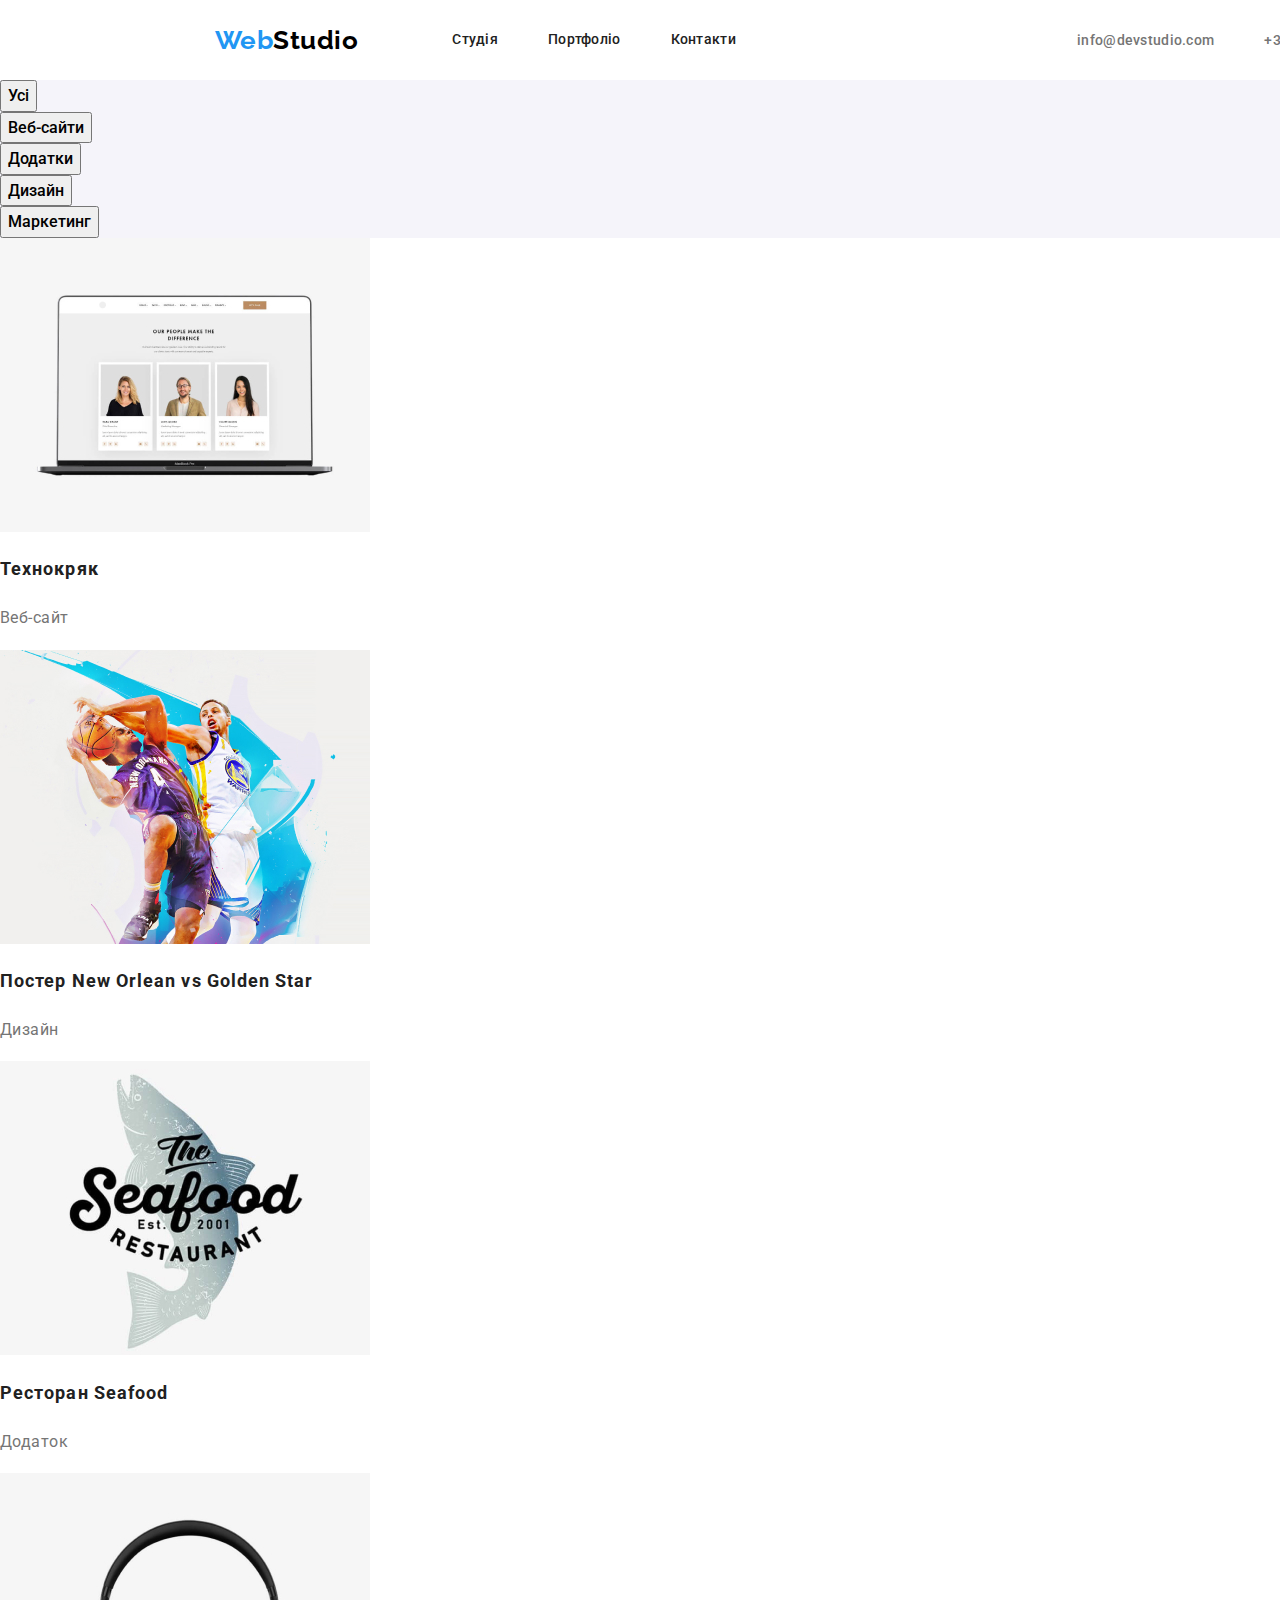
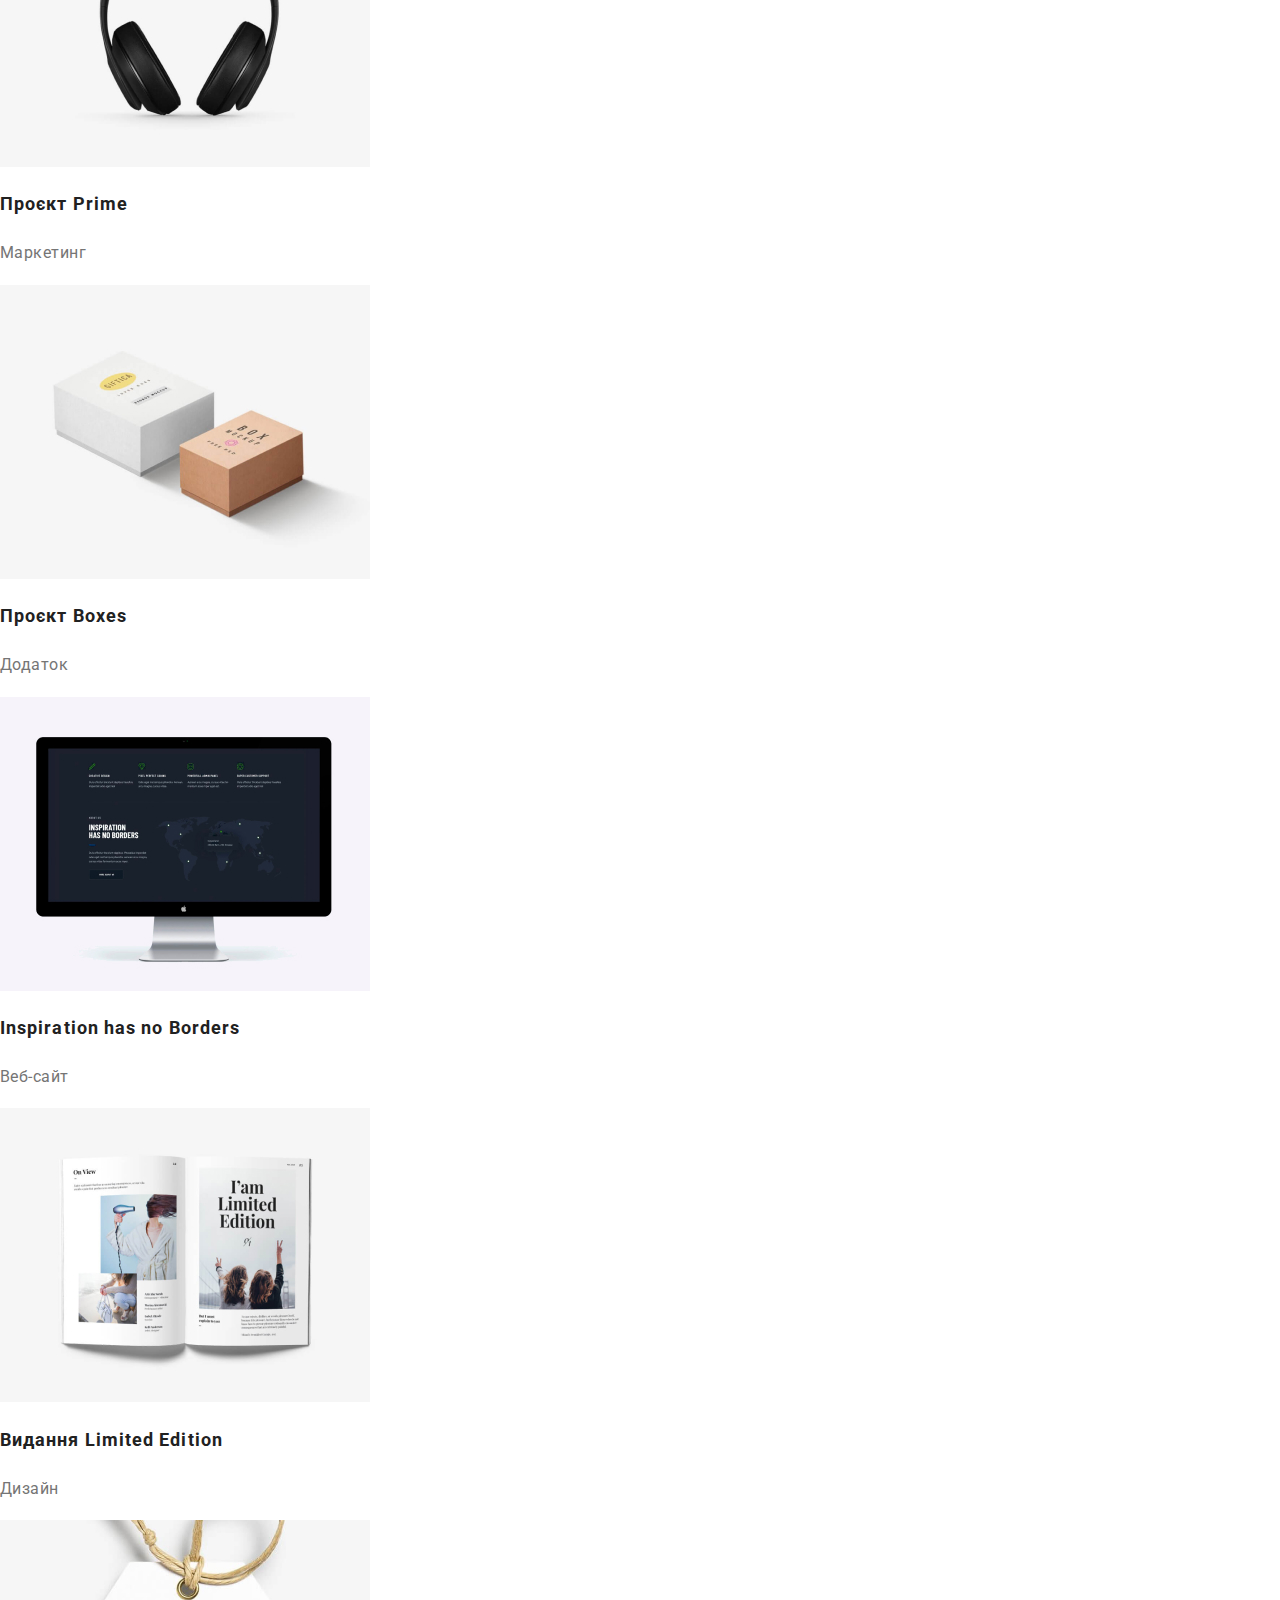
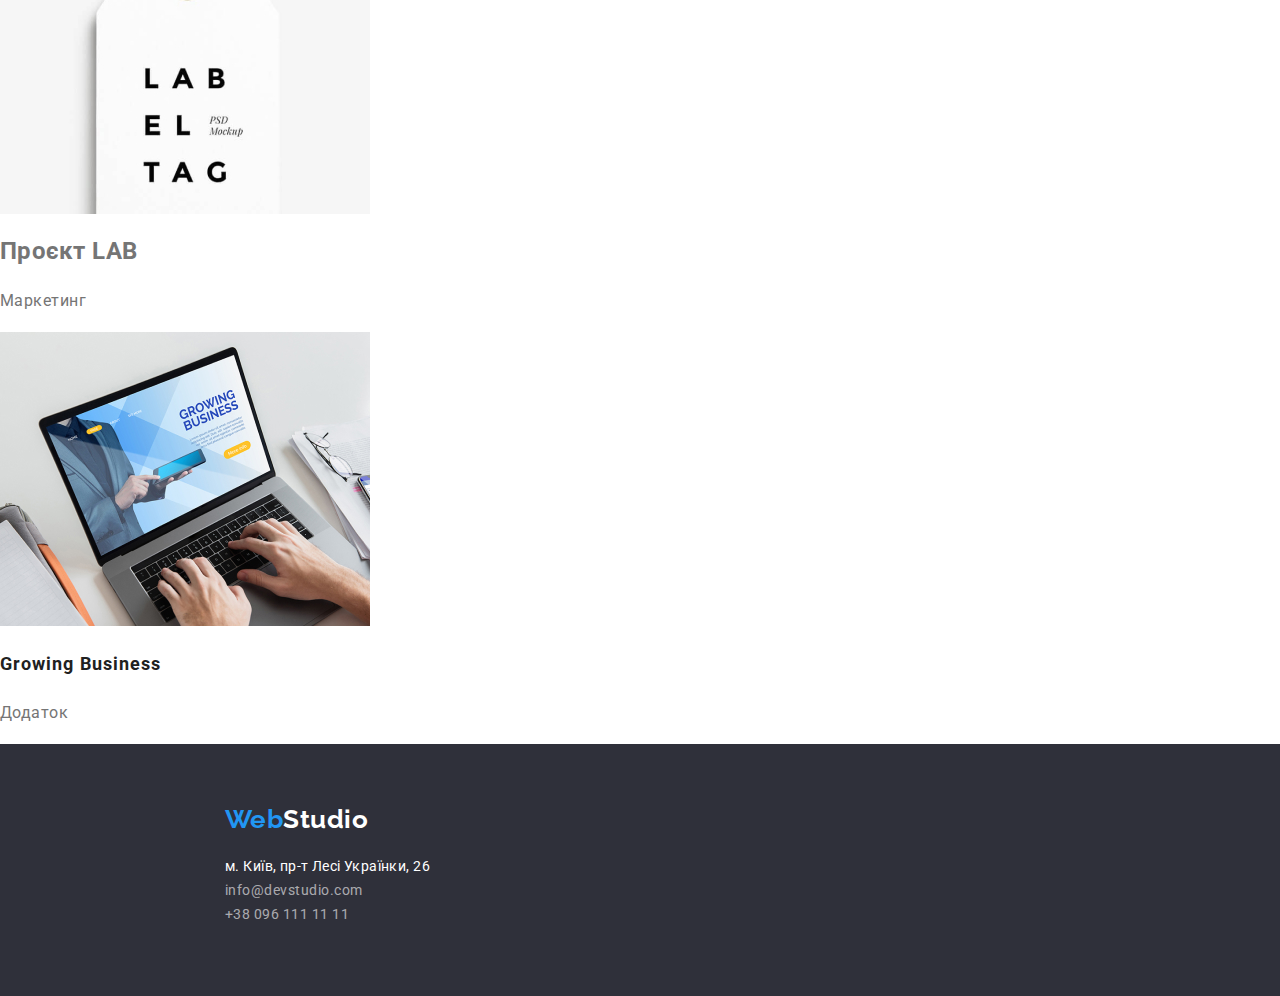
==== portfolio.html @ 74c73741 "upd-hw3" ====
<!DOCTYPE html>
<html lang="uk">
  <head>
    <meta charset="UTF-8"> 
    <meta http-equiv="X-UA-Compatible" content="IE=edge" >
    <meta name="viewport" content="width=device-width, initial-scale=1.0" >
    <title>Portfolio</title>
     <link rel="preconnect" href="https://fonts.googleapis.com">
<link rel="preconnect" href="https://fonts.gstatic.com" crossorigin>
<link href="https://fonts.googleapis.com/css2?family=Raleway:wght@700&family=Roboto:wght@400;500;700;900&display=swap" rel="stylesheet">
<link rel="stylesheet" href="https://cdnjs.cloudflare.com/ajax/libs/modern-normalize/1.1.0/modern-normalize.min.css">
    <link rel="stylesheet" href="./css/styles.css">
  </head>
  <body class="body">
    <header class="header-bg">
      <nav class="container main-nav">
        <a class="a-decorat-none" href="./index.html"><span class="web-blue">Web</span><span class="studio-black">Studio</span></a>
        <ul class="site-nav list">
          <li class="item"><a href="./index.html" class="link">Студія</a></li>
          <li class="item"><a href="./portfolio.html" class="link">Портфоліо</a></li>
          <li class="item"><a href="#" class="link">Контакти</a></li>
        </ul>
      <ul class="auth-nav list">
        <li class="item"><a href="mailto:info@devstudio.com" class="link">info@devstudio.com</a></li>
        <li class="item"><a href="tel:+380961111111" class="link">+38 096 111 11 11</a></li>
      </ul>
      </nav>
    </header>

    <!-- Main -->
    <main>
      <section class="section-sort-buttons">
      <h1 class="visually-hidden">Portfolio</h1>
        <ul class="list port-buttons">
            <li><button type="button" class="sort">Усі</button></li>
            <li><button type="button" class="sort">Веб-сайти</button></li>
            <li><button type="button" class="sort">Додатки</button></li>
            <li><button type="button" class="sort">Дизайн</button></li>
            <li><button type="button" class="sort">Маркетинг</button></li>
        </ul>
        <ul class="list portfolio">
          <li>
            <img src="./images/portfolio/img_port_1.jpg" alt="технокряк изображение" width="370" height="294">
            <h2 class="title-h2-comp">Технокряк</h2>
            <p class="text-comp">Веб-сайт</p>
          </li>
          <li>
            <img src="./images/portfolio/img_port_2.jpg" alt="постер new orlean vs golden star изображение" width="370" height="294">
            <h2 class="title-h2-poster">Постер New Orlean vs Golden Star</h2>
            <p class="text-poster">Дизайн</p>
          </li>
          <li>
            <img src="./images/portfolio/img_port_3.jpg" alt="ресторан seafood изображение" width="370" height="294">
            <h2 class="title-h2-seafood">Ресторан Seafood</h2>
            <p class="text-seafood">Додаток</p>
          </li>
          <li>
            <img src="./images/portfolio/img_port_4.jpg" alt="проєкт prime изображение" width="370" height="294">
            <h2 class="title-h2-prime">Проєкт Prime</h2>
            <p class="text-prime">Маркетинг</p>
          </li>
          <li>
            <img src="./images/portfolio/img_port_5.jpg" alt="проєкт boxes изображение" width="370" height="294">
            <h2 class="title-h2-boxes">Проєкт Boxes</h2>
            <p class="text-boxes">Додаток</p>
          </li>
          <li>
            <img src="./images/portfolio/img_port_6.jpg" alt="inspiration has no borders изображение" width="370" height="294">
            <h2 class="title-h2-inspirations">Inspiration has no Borders</h2>
            <p class="text-inspirations">Веб-сайт</p>
          </li>
          <li>
            <img src="./images/portfolio/img_port_7.jpg" alt="видання limited edition изображение" width="370" height="294">
            <h2 class="title-h2-book">Видання Limited Edition</h2>
            <p class="text-book">Дизайн</p>
          </li>
          <li>
            <img src="./images/portfolio/img_port_8.jpg" alt="проєкт LAB изображение" width="370" height="294">
            <h2 class="title-h2-bookmark">Проєкт LAB</h2>
            <p class="text-bookmark">Маркетинг</p>
          </li>
          <li>
            <img src="./images/portfolio/img_port_9.jpg" alt="growing business изображение" width="370" height="294">
            <h2 class="title-h2-notebook">Growing Business</h2>
            <p class="text-notebook">Додаток</p>
          </li>
        </ul>
    </section>

    </main>
    <!-- Section footer -->
    <footer class="footer-decoration">
      <div class="conteiner-address">
      <a class="a-decorat-none-footer" href="./index.html"><span class="web-blue">Web</span><span class="studio-white">Studio</span></a>
      <address class="address">
        <ul class="list-address list">
          <li class="address-item">
            <a
              href="https://goo.gl/maps/aHLX3dHFxkXvWkit7" class="location"
              >м. Київ, пр-т Лесі Українки, 26</a
            >
          </li>
          <li class="address-item"><a href="mailto:info@devstudio.com" class="address-mail">info@devstudio.com</a></li>
          <li class="address-item"><a href="tel:+380961111111" class="address-tel">+38 096 111 11 11</a></li>
        </ul>
      </address>
      </div>
    </footer>
  </body>
</html>
---- css/styles.css ----
html {
    box-sizing: border-box;
}

*,
*::before,
*::after {
    box-sizing: inherit;
}

:root{
    --background-color: #F5F5F5;
    --font-family: #757575;
    --title-text-color: #212121;
    --accent-color: #2196F3;
    --white-color: #FFFFFF;
    --white-color-60: rgba(255,255,255,0.6);
    --white-background-button: #F5F4FA;
    --studio-logo:#000000;
    --background-hero-footer: #2F303A;
}

/* основной цвет текста #212121 */
/* вторичный цвет текста #757575 */
/* синий цвет #2196F3 */
/* белый цвет #FFFFFF */
/* белый цвет #FFFFFF */
/* background color F5F5F5 */

.body {
    color: var(--font-family);
    font-family: Roboto, sans-serif;
    letter-spacing: 0.03em;
}

/* Утилы */

.list {
    list-style: none;
    padding: 0;
    margin: 0;
}

.header-bg {
    background-color: var(--white-color);
}

/* Logo */

.container {
    width: 1600px;
    height: 80px;
}

.main-nav {
    display: flex;
    align-items: center;
}

.web-blue, .studio-black, .studio-white {
    color: var(--accent-color);
    font-family: Raleway, sans-serif;
    font-weight: 700;
    font-size: 26px;
    line-height: 1.19;
    text-decoration: none;
}

.a-decorat-none {
    text-decoration: none;
    margin-left: 215px;
}

.studio-black {
    color: var(--studio-logo);
}

/* site-nav and auth-nav*/

.site-nav {
    display: flex;
    margin-left: 94px;
}

.site-nav .item + .item {
    margin-left: 50px;
}

.auth-nav {
    display: flex;
    margin-left: auto;
    margin-right: 215px;
}
.auth-nav .item + .item {
    margin-left: 50px;
}

.site-nav .link,
.auth-nav .link {
    color: var(--title-text-color);
    font-family: inherit;
    font-weight: 500;
    font-size: 14px;
    line-height: 1.14px;
    letter-spacing: 0.02em;
    text-decoration-line: none;
    cursor: pointer;
}

.site-nav .link {
display: block;
padding-top: 33px;
padding-bottom: 33px;
}

.auth-nav .link {
    color: var(--font-family);
    padding-top: 32px;
    padding-bottom: 32px;   
}

.site-nav .link:hover,
.site-nav .link:focus, 
.auth-nav .link:hover,
.auth-nav .link:focus {
    color: var(--accent-color);
    text-decoration-line: none;
}

/* Section замовити послугу button */
.hero {
    background-color: var(--background-hero-footer);
    text-align: center;
    width: 1600px;
    height: 600px;
    left: 0px;
    top: 80px;
    display: flex;
    flex-direction: column;
    align-items:center;
    margin-left: 5px;
    
    
}

.hero-title {
    color: var(--white-color);
    font-family: 'Roboto';
    font-weight: 900;
    font-size: 44px;
    line-height: 1.36;
    letter-spacing: 0.06em;
    text-transform: uppercase;
    width: 696px;
    height: 120px;
    margin-top: 200px;
    margin-right: 452px;
    margin-bottom: 30px;
    margin-left: 452px;
}

.button-posluga {
    color: var(--white-color);
    background-color: var(--accent-color);
    font-family: 'Roboto';
    font-weight: 700;
    font-size: 16px;
    line-height: 1.9;
    align-items: center;
    text-align: center;
    letter-spacing: 0.06em;
    cursor: pointer;
    width: 216px;
    height: 50px;
    left: 692px;
    top: 430px;
    display: block;
    margin-top: 30px;
    margin-right: 692px;
    margin-bottom: 170px;
    margin-left: 692px;
    padding: 0;
    border: 0;
}

  .button-posluga:hover,
  .button-posluga:focus {
      background-color: #188CE8;
  }
 

   /* <!-- Section особливости --> */

.features-list {
    display: flex;
    justify-content: space-between;
    width: 1170px;
    height: 98px;
    margin-left: 215px;
    margin-right: 215px;
    margin-top: 94px;
    margin-bottom: 94px;
}

.features-list .item {
    width: 270px;
}

.features .section-work {
    background-color: var(--background-color)
   }

.features .title-h2-merits {
    color: var(--title-text-color);
    font-weight: 700;
    font-size: 36px;
    line-height: 1.17;
    text-align: center;
}

.visually-hidden {
    position: absolute;
    white-space: nowrap;
    width: 1px;
    height: 1px;
    overflow: hidden;
    border: 0;
    padding: 0;
    clip: rect(0 0 0 0);
    clip-path: inset(50%);
    margin: -1px;
} 

.title-h3-details,
.title-h3-timeliness,
.title-h3-plan,
.title-h3-tehnology{
    color: var(--title-text-color);
    font-weight: 700;
    font-size: 14px;
    line-height: 1.14;
    letter-spacing: 0.03em;
    text-transform: uppercase;
}

.features .text,
.features .text-timeliness,
.features .text-plan,
.features .text-tehnology{
    color: var(--font-family);
    font-size: 14px;
    line-height: 1.7;
}

/* Section Чим ми займаємося и h2 наша команда */

.section-work {
    width: 1170px;
    height: 386px; 
    margin-top: 94px;
    margin-right: 215px;
    margin-left: 215px;
    margin-bottom: 94px;
}

.work-list {
    display: flex;
    flex-direction: row;
    justify-content: space-between;
}

.section-title, .title,
.title-h2-team
{
    color: var(--title-text-color);
    font-weight: 700;
    font-size: 36px;
    line-height: 1.17;
    text-align: center;
}
.section-title {
    display: block;
    margin-left: auto;
    margin-right: auto;
    width: 366px;
    height: 42px;
    margin-top: 94px;
    margin-bottom: 50px;
}

/* Section Наша команда */

.section-team {
    background-color: #F5F4FA;
    width: 1600px;
    height: 648px;
}

.container-team {
    display: flex;
    flex-direction: column;
    margin-left: 10px;
    margin-right: 10px;
    width: 1600px;
    height: 648px;
    margin-top: 94px;
}

.title-h2-team {
    display: block;
    margin-left: auto;
    margin-right: auto;
    margin-top: 94px;
    margin-bottom: 50px;
    width: 264px;
    height: 42px;
}

.team-list  {
    display: flex;
    justify-content:space-between;
    width: 1170px;
    height: 368px;
    margin-left: 215px;
    margin-right: 215px;
}


.member-team {
    background-color: #fff;
    display: block;
    flex-direction: column;
    justify-content: center;
    align-items:center;
    width: 270px;
    height: 368px;
    align-items: center;
    align-content: center;
}

.employer-name {
    color: var(--title-text-color);
    font-weight: 500;
    font-size: 16px;
    line-height: 1.19;
    text-align: center;
}

.duty {
     color: var(--font-family);
    font-size: 16px;
    line-height: 1.19;
    text-align: center;
}

/* Section footer */

.conteiner-address {
    display: flex;
    flex-direction: column;
    margin-left: 10px;
    margin-right: 10px;
    width: 1600px;
    height: 252px;  
}

.a-decorat-none-footer {
    width: 145px;
    height: 31px;
    margin-top: 60px;
    margin-left: 1240px;
    margin-left: 215px;
    text-decoration-line: none;
}

.list-address {
    display: flex;
    flex-direction: column;
    justify-content: left;
    width: 231px;
    height: 81px;
    margin-top: 20px;
    margin-right: 1154px;
    margin-bottom: 60px;
    margin-left: 215px;

}


.footer-decoration {
    background-color: var(--background-hero-footer);
    width: 1600px;
    height: 252px;
}

.studio-white {
    color: var(--white-color);    
}

.address .location {
    color: var(--white-color);
    font-weight: 400;
    font-size: 14px;
    line-height: 1.7;
    letter-spacing: 0.03em;
    font-style: normal;
    text-decoration: none;
}
.address-tel, .address-mail {
    color: var(--white-color-60);
    font-weight: 400;
    font-size: 14px;
    line-height: 1.7;
    font-style: normal;
    text-decoration: none;
}


/* Page 2 */

/* Main*/

.section-sort-buttons {
    background-color: var(--background-color);
}

.port-buttons {
    color: var(--font-family);
    background-color: #F5F4FA
}

.sort {
    cursor: pointer;
    font-family: Roboto, sans-serif;
    text-align: center;
    font-weight: 500;
    font-size: 16px;
    line-height: 1.6;
}

.sort:hover,
.sort:focus {
    color: var(--white-color);
    background-color: var(--accent-color)
}

.portfolio {
    background-color: var(--white-color);
}

.title-h2-comp,
.title-h2-poster,
.title-h2-seafood,
.title-h2-prime,
.title-h2-boxes,
.title-h2-inspirations,
.title-h2-book,
.title-h2-notebook
 {
    color: var(--title-text-color);
    font-weight: 700;
    font-size: 18px;
    line-height: 36px;
    letter-spacing: 0.06em;
}

.text-comp,
.text-poster,
.text-seafood,
.text-prime,
.text-boxes,
.text-inspirations,
.text-book,
.text-bookmark,
.text-notebook {
    color: var(--font-family);
    font-size: 16px;
    line-height: 1.9;
}
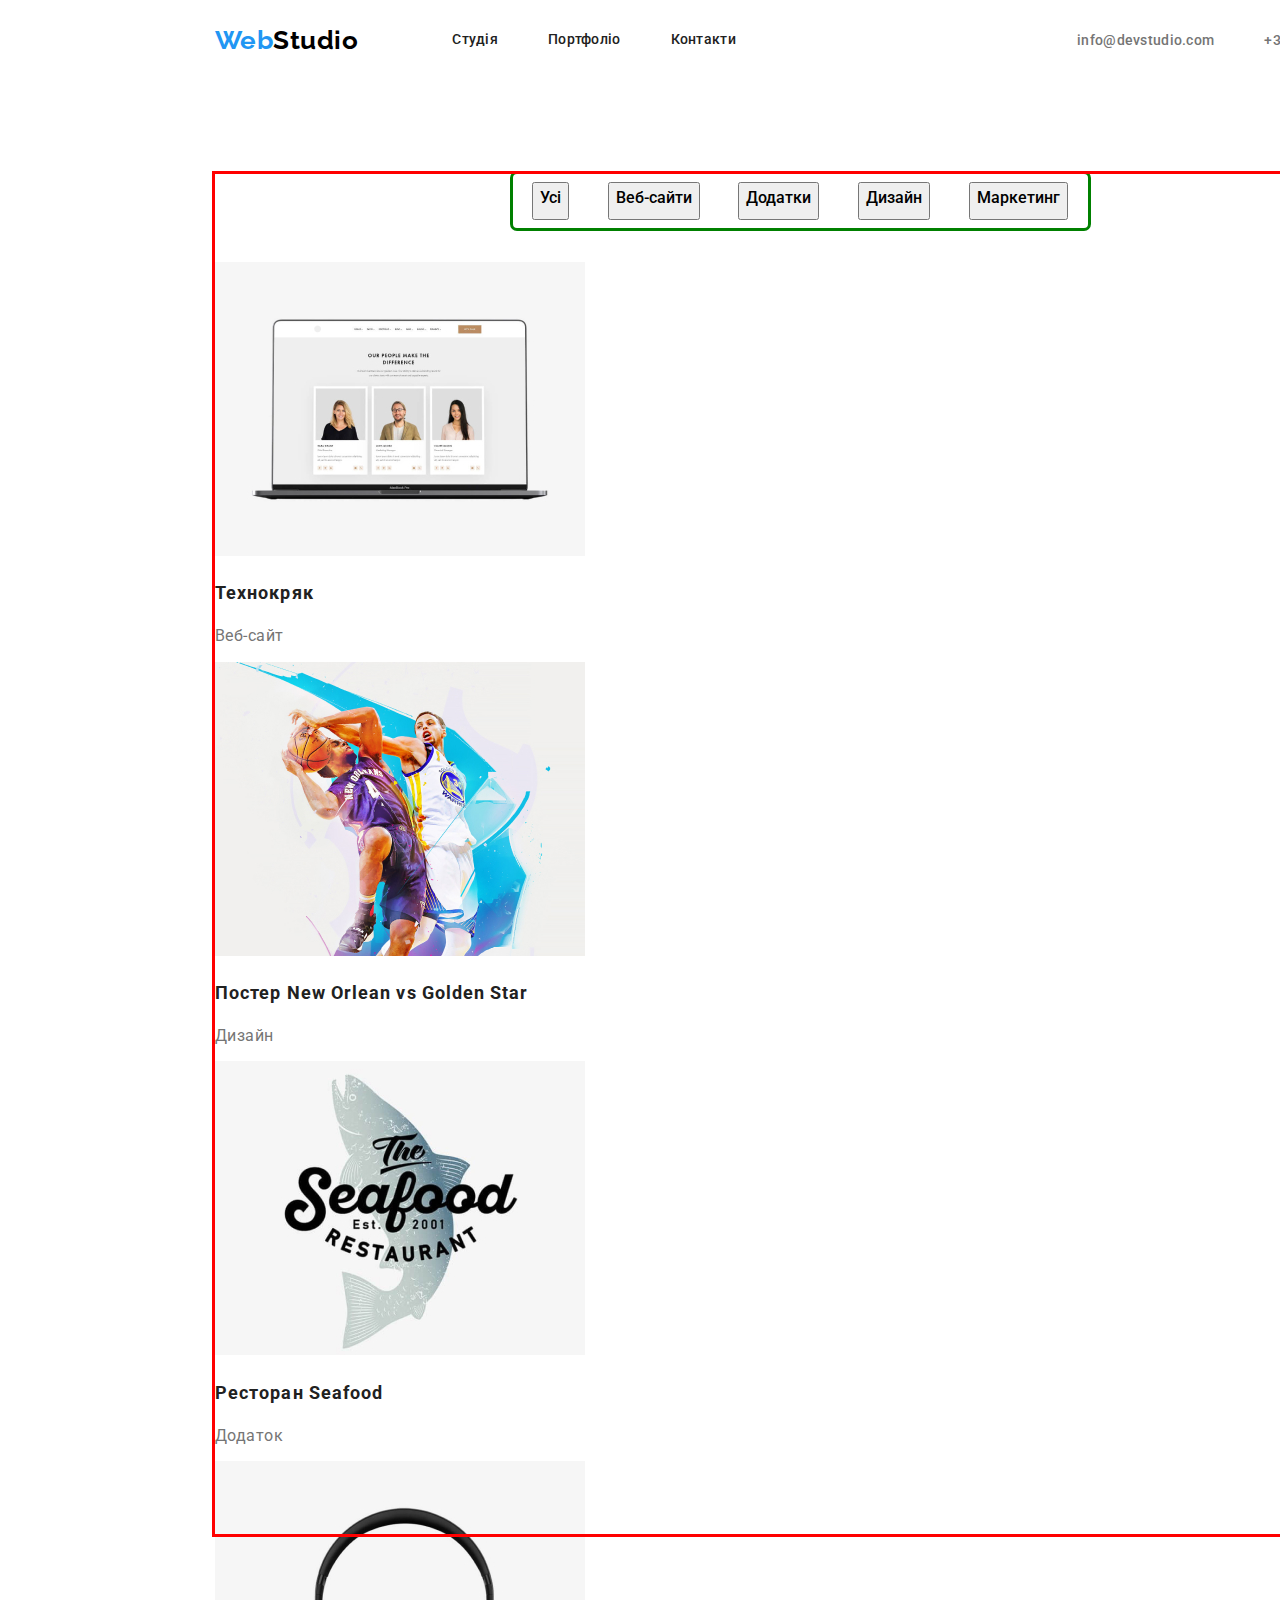
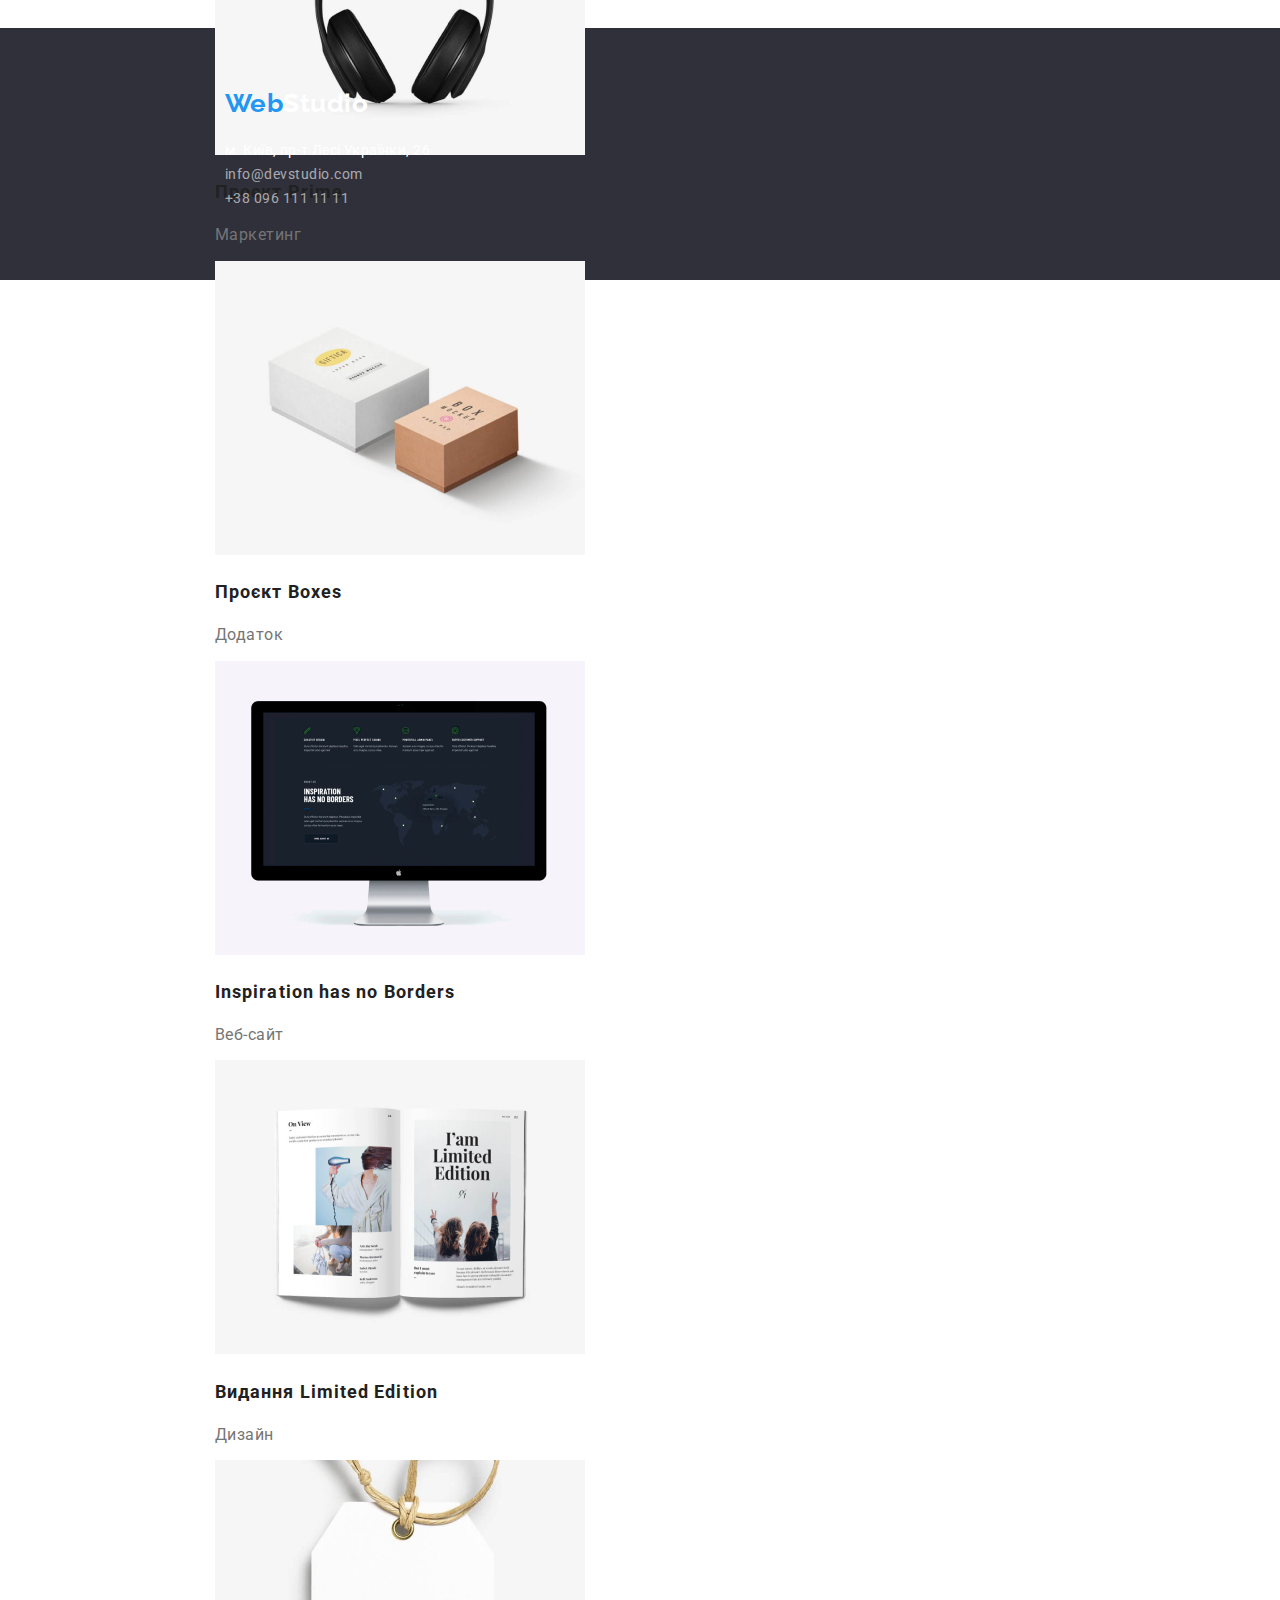
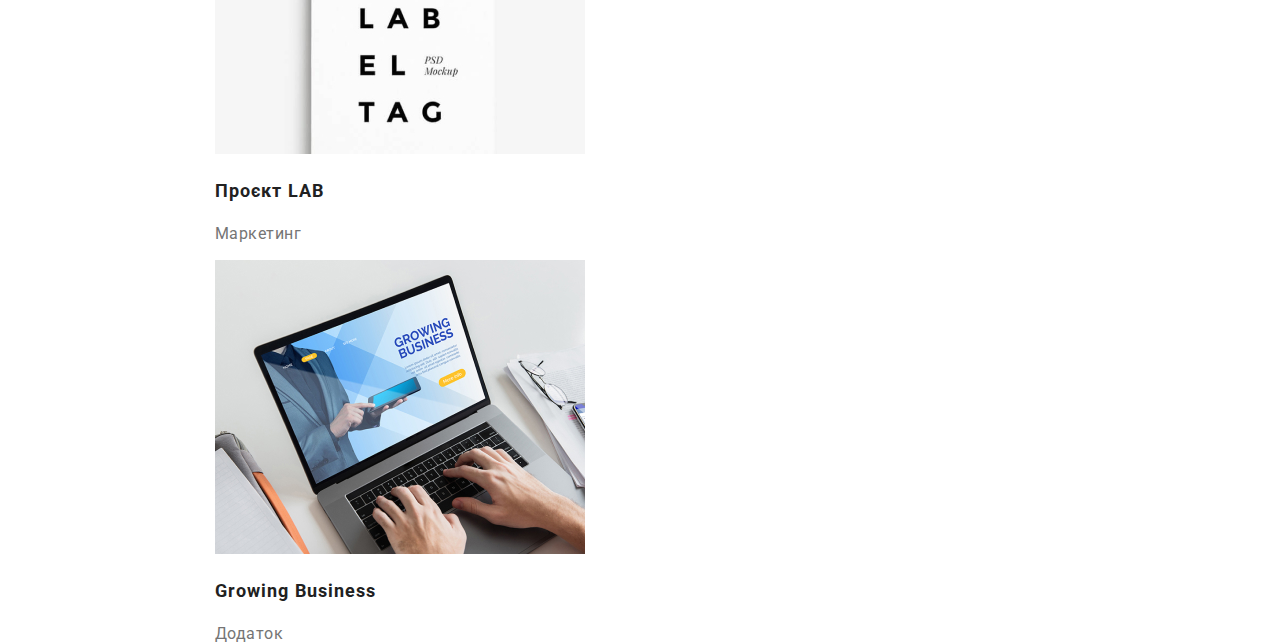
==== commit 43c320da: "upd-hw3" ====
--- a/portfolio.html
+++ b/portfolio.html
@@ -30,61 +30,63 @@
     <!-- Main -->
     <main>
       <section class="section-sort-buttons">
+        <div class="container-portfolio">
       <h1 class="visually-hidden">Portfolio</h1>
         <ul class="list port-buttons">
-            <li><button type="button" class="sort">Усі</button></li>
-            <li><button type="button" class="sort">Веб-сайти</button></li>
-            <li><button type="button" class="sort">Додатки</button></li>
-            <li><button type="button" class="sort">Дизайн</button></li>
-            <li><button type="button" class="sort">Маркетинг</button></li>
+            <li class="item-sort"><button type="button" class="sort">Усі</button></li>
+            <li class="item-sort"><button type="button" class="sort">Веб-сайти</button></li>
+            <li class="item-sort"><button type="button" class="sort">Додатки</button></li>
+            <li class="item-sort"><button type="button" class="sort">Дизайн</button></li>
+            <li class="item-sort"><button type="button" class="sort">Маркетинг</button></li>
         </ul>
-        <ul class="list portfolio">
+        <ul class="list portfolio-items">
           <li>
             <img src="./images/portfolio/img_port_1.jpg" alt="технокряк изображение" width="370" height="294">
-            <h2 class="title-h2-comp">Технокряк</h2>
-            <p class="text-comp">Веб-сайт</p>
+            <h2 class="title-port">Технокряк</h2>
+            <p class="text-port">Веб-сайт</p>
           </li>
           <li>
             <img src="./images/portfolio/img_port_2.jpg" alt="постер new orlean vs golden star изображение" width="370" height="294">
-            <h2 class="title-h2-poster">Постер New Orlean vs Golden Star</h2>
-            <p class="text-poster">Дизайн</p>
+            <h2 class="title-port">Постер New Orlean vs Golden Star</h2>
+            <p class="text-port">Дизайн</p>
           </li>
           <li>
             <img src="./images/portfolio/img_port_3.jpg" alt="ресторан seafood изображение" width="370" height="294">
-            <h2 class="title-h2-seafood">Ресторан Seafood</h2>
-            <p class="text-seafood">Додаток</p>
+            <h2 class="title-port">Ресторан Seafood</h2>
+            <p class="text-port">Додаток</p>
           </li>
           <li>
             <img src="./images/portfolio/img_port_4.jpg" alt="проєкт prime изображение" width="370" height="294">
-            <h2 class="title-h2-prime">Проєкт Prime</h2>
-            <p class="text-prime">Маркетинг</p>
+            <h2 class="title-port">Проєкт Prime</h2>
+            <p class="text-port">Маркетинг</p>
           </li>
           <li>
             <img src="./images/portfolio/img_port_5.jpg" alt="проєкт boxes изображение" width="370" height="294">
-            <h2 class="title-h2-boxes">Проєкт Boxes</h2>
-            <p class="text-boxes">Додаток</p>
+            <h2 class="title-port">Проєкт Boxes</h2>
+            <p class="text-port">Додаток</p>
           </li>
           <li>
             <img src="./images/portfolio/img_port_6.jpg" alt="inspiration has no borders изображение" width="370" height="294">
-            <h2 class="title-h2-inspirations">Inspiration has no Borders</h2>
-            <p class="text-inspirations">Веб-сайт</p>
+            <h2 class="title-port">Inspiration has no Borders</h2>
+            <p class="text-port">Веб-сайт</p>
           </li>
           <li>
             <img src="./images/portfolio/img_port_7.jpg" alt="видання limited edition изображение" width="370" height="294">
-            <h2 class="title-h2-book">Видання Limited Edition</h2>
-            <p class="text-book">Дизайн</p>
+            <h2 class="title-port">Видання Limited Edition</h2>
+            <p class="text-port">Дизайн</p>
           </li>
           <li>
             <img src="./images/portfolio/img_port_8.jpg" alt="проєкт LAB изображение" width="370" height="294">
-            <h2 class="title-h2-bookmark">Проєкт LAB</h2>
-            <p class="text-bookmark">Маркетинг</p>
+            <h2 class="title-port">Проєкт LAB</h2>
+            <p class="text-port">Маркетинг</p>
           </li>
           <li>
             <img src="./images/portfolio/img_port_9.jpg" alt="growing business изображение" width="370" height="294">
-            <h2 class="title-h2-notebook">Growing Business</h2>
-            <p class="text-notebook">Додаток</p>
+            <h2 class="title-port">Growing Business</h2>
+            <p class="text-port">Додаток</p>
           </li>
         </ul>
+        </div>
     </section>
 
     </main>
--- a/css/styles.css
+++ b/css/styles.css
@@ -9,13 +9,13 @@
 }
 
 :root{
-    --background-color: #F5F5F5;
+    --background-color-primary: #fff;
+    --background-color-secondary: #F5F4FA;
     --font-family: #757575;
     --title-text-color: #212121;
     --accent-color: #2196F3;
     --white-color: #FFFFFF;
     --white-color-60: rgba(255,255,255,0.6);
-    --white-background-button: #F5F4FA;
     --studio-logo:#000000;
     --background-hero-footer: #2F303A;
 }
@@ -25,12 +25,13 @@
 /* синий цвет #2196F3 */
 /* белый цвет #FFFFFF */
 /* белый цвет #FFFFFF */
-/* background color F5F5F5 */
+
 
 .body {
     color: var(--font-family);
     font-family: Roboto, sans-serif;
     letter-spacing: 0.03em;
+    background-color: var(--background-color-primary);
 }
 
 /* Утилы */
@@ -42,7 +43,7 @@
 }
 
 .header-bg {
-    background-color: var(--white-color);
+    background-color: var(--background-color-primary);
 }
 
 /* Logo */
@@ -206,10 +207,6 @@
     width: 270px;
 }
 
-.features .section-work {
-    background-color: var(--background-color)
-   }
-
 .features .title-h2-merits {
     color: var(--title-text-color);
     font-weight: 700;
@@ -291,7 +288,7 @@
 /* Section Наша команда */
 
 .section-team {
-    background-color: #F5F4FA;
+    background-color: var(--background-color-secondary);
     width: 1600px;
     height: 648px;
 }
@@ -327,7 +324,7 @@
 
 
 .member-team {
-    background-color: #fff;
+    background-color: var(--background-color-primary);
     display: block;
     flex-direction: column;
     justify-content: center;
@@ -386,7 +383,6 @@
 
 }
 
-
 .footer-decoration {
     background-color: var(--background-hero-footer);
     width: 1600px;
@@ -420,22 +416,54 @@
 
 /* Main*/
 
-.section-sort-buttons {
-    background-color: var(--background-color);
+.portfolio {
+    background-color: var(--background-color-primary);
+}
+
+.container-portfolio {
+    width: 1170px;
+    height: 1360px;
+    margin-top: 94px;
+    margin-right: 215px;
+    margin-bottom: 94px;
+    margin-left: 215px;
+
+    outline: 3px solid red;
 }
 
 .port-buttons {
+    display: flex;
+    justify-content: space-between;
+    border-radius: 4px;
+    width: 575px;
+    height: 54px;
+    margin-right: auto;
+    margin-bottom: 34px;
+    margin-left: auto;
+    margin-top: 94px;
     color: var(--font-family);
-    background-color: #F5F4FA
+
+
+    outline: 3px solid green;
+}
+
+.item-sort {
+    display: flex;
+    height: 38px;
+    margin: auto;
 }
 
 .sort {
+    display: flex;
+    text-align: center;
+    width: auto;
     cursor: pointer;
     font-family: Roboto, sans-serif;
     text-align: center;
     font-weight: 500;
     font-size: 16px;
     line-height: 1.6;
+    
 }
 
 .sort:hover,
@@ -444,18 +472,14 @@
     background-color: var(--accent-color)
 }
 
-.portfolio {
-    background-color: var(--white-color);
-}
-
-.title-h2-comp,
-.title-h2-poster,
-.title-h2-seafood,
-.title-h2-prime,
-.title-h2-boxes,
-.title-h2-inspirations,
-.title-h2-book,
-.title-h2-notebook
+
+
+/* Portfolio cards */
+
+
+
+
+.title-port
  {
     color: var(--title-text-color);
     font-weight: 700;
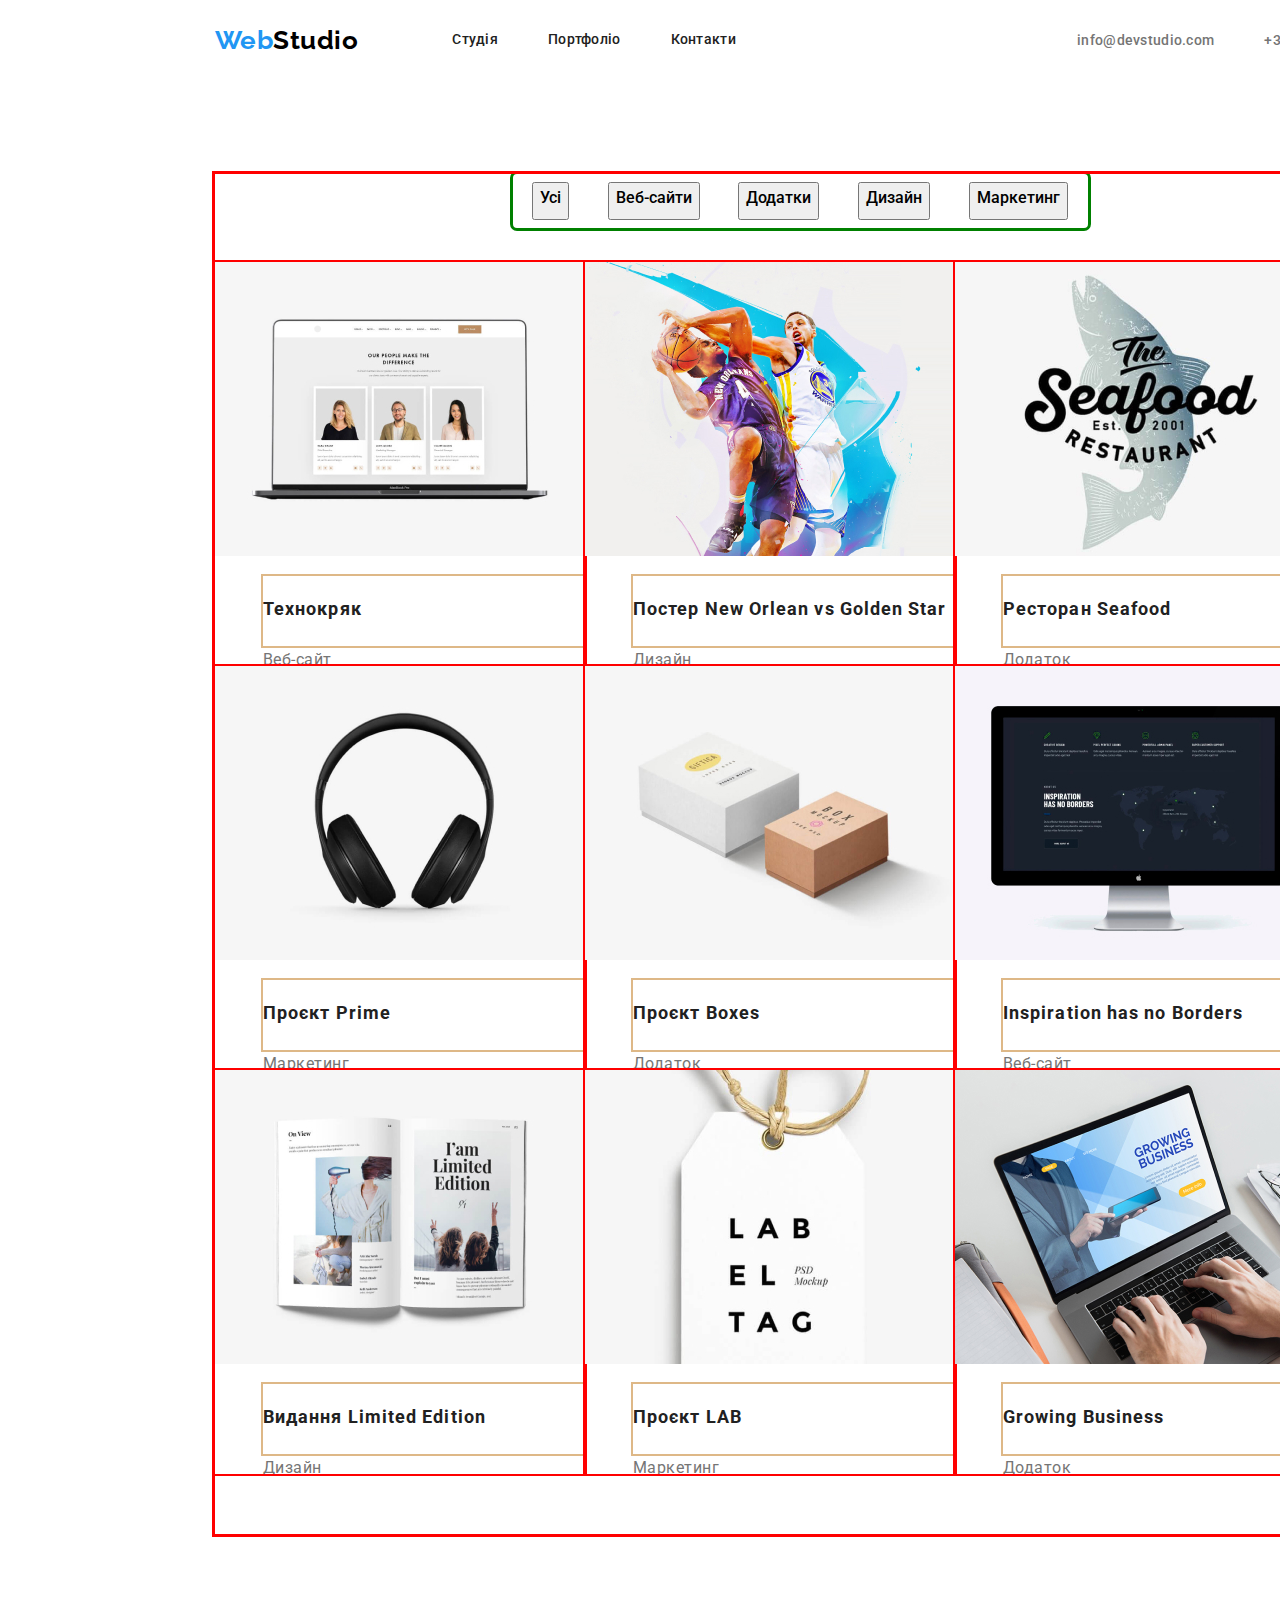
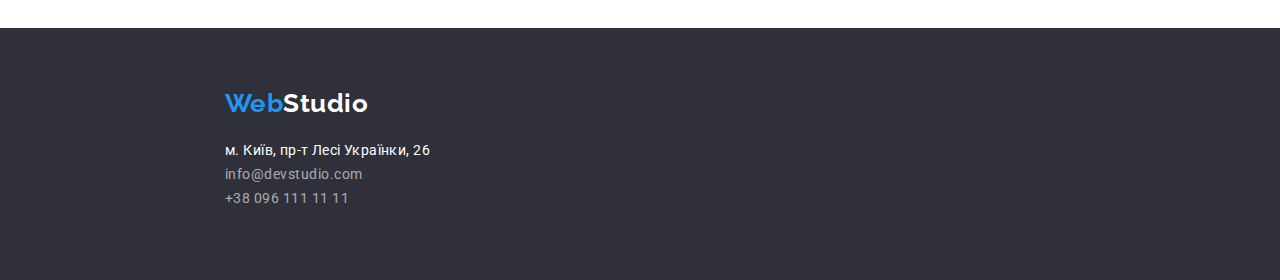
==== commit e5c41f4d: "upd-hw3" ====
--- a/portfolio.html
+++ b/portfolio.html
@@ -39,51 +39,69 @@
             <li class="item-sort"><button type="button" class="sort">Дизайн</button></li>
             <li class="item-sort"><button type="button" class="sort">Маркетинг</button></li>
         </ul>
-        <ul class="list portfolio-items">
-          <li>
+        <ul class="list portfolio-cards">
+          <li class="portfolio-items">
             <img src="./images/portfolio/img_port_1.jpg" alt="технокряк изображение" width="370" height="294">
-            <h2 class="title-port">Технокряк</h2>
-            <p class="text-port">Веб-сайт</p>
+          <div class="card-caption">
+            <h2 class="title-portf">Технокряк</h2>
+            <p class="text-portf">Веб-сайт</p>
+          </div>
           </li>
-          <li>
+          <li class="portfolio-items">
             <img src="./images/portfolio/img_port_2.jpg" alt="постер new orlean vs golden star изображение" width="370" height="294">
-            <h2 class="title-port">Постер New Orlean vs Golden Star</h2>
-            <p class="text-port">Дизайн</p>
+            <div class="card-caption">
+            <h2 class="title-portf">Постер New Orlean vs Golden Star</h2>
+            <p class="text-portf">Дизайн</p>
+            </div>
           </li>
-          <li>
+          <li class="portfolio-items">
             <img src="./images/portfolio/img_port_3.jpg" alt="ресторан seafood изображение" width="370" height="294">
-            <h2 class="title-port">Ресторан Seafood</h2>
-            <p class="text-port">Додаток</p>
+            <div class="card-caption">
+            <h2 class="title-portf">Ресторан Seafood</h2>
+            <p class="text-portf">Додаток</p>
+            </div>
           </li>
-          <li>
+          <li class="portfolio-items">
             <img src="./images/portfolio/img_port_4.jpg" alt="проєкт prime изображение" width="370" height="294">
-            <h2 class="title-port">Проєкт Prime</h2>
-            <p class="text-port">Маркетинг</p>
+            <div class="card-caption">
+            <h2 class="title-portf">Проєкт Prime</h2>
+            <p class="text-portf">Маркетинг</p>
+            </div>
           </li>
-          <li>
+          <li class="portfolio-items">
             <img src="./images/portfolio/img_port_5.jpg" alt="проєкт boxes изображение" width="370" height="294">
-            <h2 class="title-port">Проєкт Boxes</h2>
-            <p class="text-port">Додаток</p>
+            <div class="card-caption">
+            <h2 class="title-portf">Проєкт Boxes</h2>
+            <p class="text-portf">Додаток</p>
+            </div>
           </li>
-          <li>
+          <li class="portfolio-items">
             <img src="./images/portfolio/img_port_6.jpg" alt="inspiration has no borders изображение" width="370" height="294">
-            <h2 class="title-port">Inspiration has no Borders</h2>
-            <p class="text-port">Веб-сайт</p>
+            <div class="card-caption">
+            <h2 class="title-portf">Inspiration has no Borders</h2>
+            <p class="text-portf">Веб-сайт</p>
+            </div>
           </li>
-          <li>
+          <li class="portfolio-items">
             <img src="./images/portfolio/img_port_7.jpg" alt="видання limited edition изображение" width="370" height="294">
-            <h2 class="title-port">Видання Limited Edition</h2>
-            <p class="text-port">Дизайн</p>
+            <div class="card-caption">
+            <h2 class="title-portf">Видання Limited Edition</h2>
+            <p class="text-portf">Дизайн</p>
+            </div>
           </li>
-          <li>
+          <li class="portfolio-items">
             <img src="./images/portfolio/img_port_8.jpg" alt="проєкт LAB изображение" width="370" height="294">
-            <h2 class="title-port">Проєкт LAB</h2>
-            <p class="text-port">Маркетинг</p>
+            <div class="card-caption">
+            <h2 class="title-portf">Проєкт LAB</h2>
+            <p class="text-portf">Маркетинг</p>
+            </div>
           </li>
-          <li>
+          <li class="portfolio-items">
             <img src="./images/portfolio/img_port_9.jpg" alt="growing business изображение" width="370" height="294">
-            <h2 class="title-port">Growing Business</h2>
-            <p class="text-port">Додаток</p>
+            <div class="card-caption">
+            <h2 class="title-portf">Growing Business</h2>
+            <p class="text-portf">Додаток</p>
+            </div>
           </li>
         </ul>
         </div>
--- a/css/styles.css
+++ b/css/styles.css
@@ -476,11 +476,41 @@
 
 /* Portfolio cards */
 
-
-
-
-.title-port
- {
+.portfolio-cards {
+display: flex;
+flex-wrap: wrap;
+margin-right: 30px;
+
+}
+
+.portfolio-items {
+    display: flex;
+    flex-direction: column;
+    text-align:left;
+
+
+    width: 370px;
+    height: 404px;
+
+    outline: 2px solid red;
+}
+
+.card-caption {
+    display: flex;
+    flex-direction: column;
+    
+    width: 322px;
+    height: 70px;
+    margin-top: 20px;
+    margin-left: auto;
+    margin-bottom: 20px;
+    margin-left: auto;
+
+    outline: 2px solid burlywood;
+}
+
+
+.title-portf {
     color: var(--title-text-color);
     font-weight: 700;
     font-size: 18px;
@@ -488,16 +518,13 @@
     letter-spacing: 0.06em;
 }
 
-.text-comp,
-.text-poster,
-.text-seafood,
-.text-prime,
-.text-boxes,
-.text-inspirations,
-.text-book,
-.text-bookmark,
-.text-notebook {
+.text-portf {
     color: var(--font-family);
     font-size: 16px;
     line-height: 1.9;
+    width: 322px;
+    height: 30px;
+    margin-left: 0;
+    margin-top: 3px;
+    
 }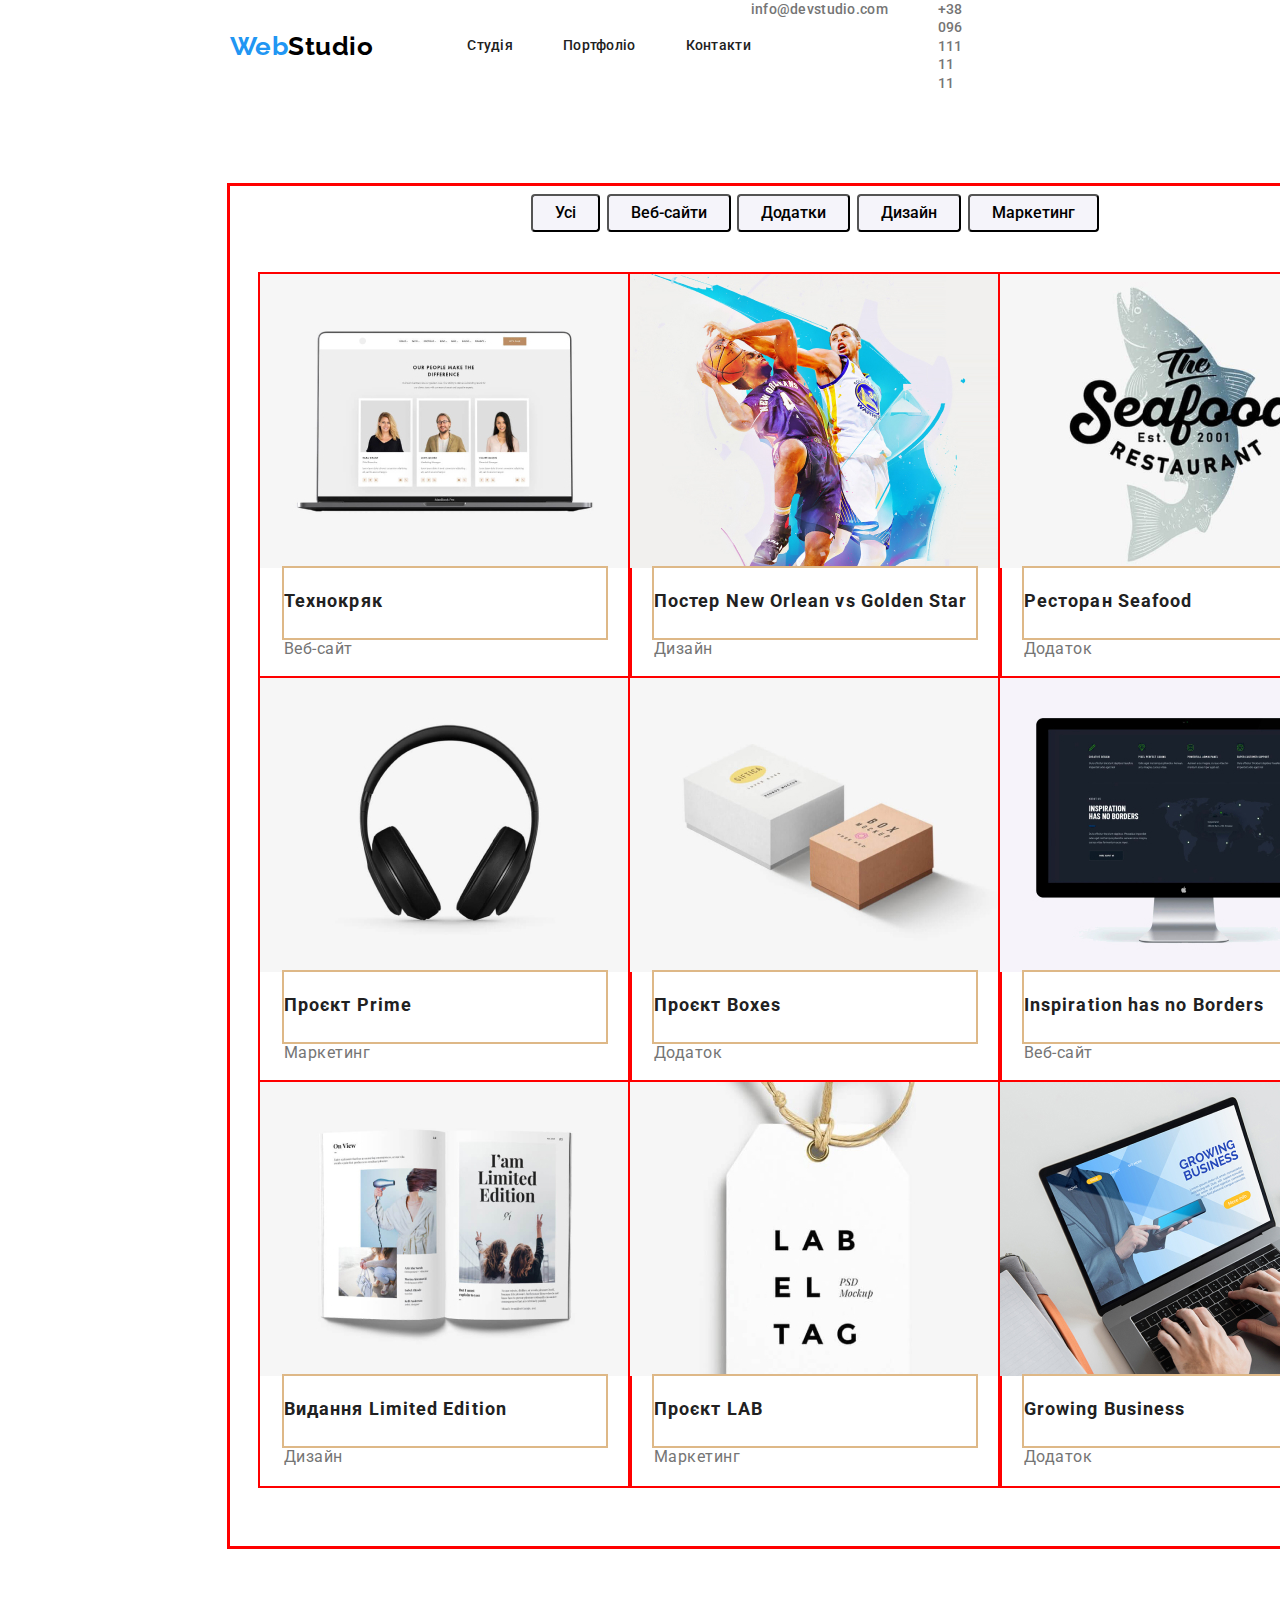
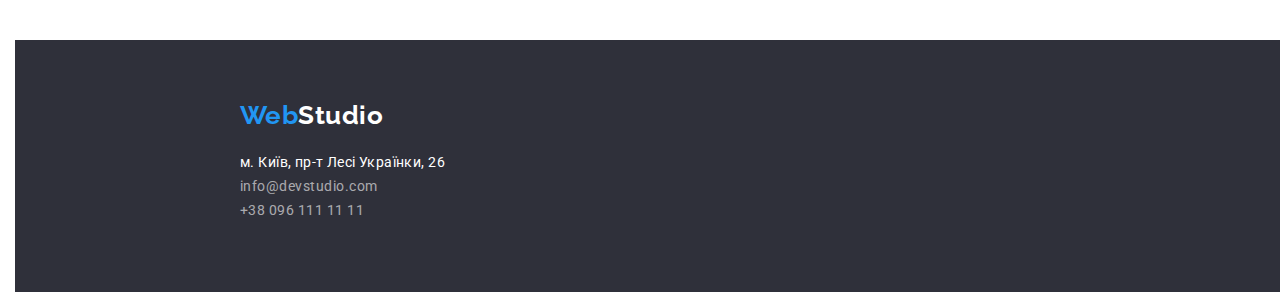
==== commit 19b4fc77: "update-prettier" ====
--- a/portfolio.html
+++ b/portfolio.html
@@ -13,7 +13,8 @@
   </head>
   <body class="body">
     <header class="header-bg">
-      <nav class="container main-nav">
+      <div class="container">
+      <nav class="main-nav">
         <a class="a-decorat-none" href="./index.html"><span class="web-blue">Web</span><span class="studio-black">Studio</span></a>
         <ul class="site-nav list">
           <li class="item"><a href="./index.html" class="link">Студія</a></li>
@@ -25,11 +26,14 @@
         <li class="item"><a href="tel:+380961111111" class="link">+38 096 111 11 11</a></li>
       </ul>
       </nav>
+      </div>
     </header>
 
     <!-- Main -->
     <main>
+      <div class="container">
       <section class="section-sort-buttons">
+
         <div class="container-portfolio">
       <h1 class="visually-hidden">Portfolio</h1>
         <ul class="list port-buttons">
@@ -105,10 +109,13 @@
           </li>
         </ul>
         </div>
+        </div>
     </section>
 
     </main>
+
     <!-- Section footer -->
+    <div class="container">
     <footer class="footer-decoration">
       <div class="conteiner-address">
       <a class="a-decorat-none-footer" href="./index.html"><span class="web-blue">Web</span><span class="studio-white">Studio</span></a>
@@ -125,6 +132,7 @@
         </ul>
       </address>
       </div>
+      </div>
     </footer>
   </body>
 </html>
--- a/css/styles.css
+++ b/css/styles.css
@@ -49,8 +49,11 @@
 /* Logo */
 
 .container {
-    width: 1600px;
-    height: 80px;
+    width: 1200px;
+    padding-left: 15px;
+    padding-right: 15px;
+    margin-right: 0 auto;
+    
 }
 
 .main-nav {
@@ -434,7 +437,6 @@
 .port-buttons {
     display: flex;
     justify-content: space-between;
-    border-radius: 4px;
     width: 575px;
     height: 54px;
     margin-right: auto;
@@ -442,9 +444,6 @@
     margin-left: auto;
     margin-top: 94px;
     color: var(--font-family);
-
-
-    outline: 3px solid green;
 }
 
 .item-sort {
@@ -454,17 +453,20 @@
 }
 
 .sort {
-    display: flex;
-    text-align: center;
     width: auto;
     cursor: pointer;
+    border-radius: 4px;
     font-family: Roboto, sans-serif;
     text-align: center;
     font-weight: 500;
     font-size: 16px;
     line-height: 1.6;
-    
-}
+    padding-left: 22px;
+    padding-right: 22px;
+    background-color: var(--background-color-secondary)
+}
+
+
 
 .sort:hover,
 .sort:focus {
@@ -480,6 +482,9 @@
 display: flex;
 flex-wrap: wrap;
 margin-right: 30px;
+margin-top: 30px;
+margin-left: 30px;
+margin-bottom: 30px;
 
 }
 
@@ -496,15 +501,15 @@
 }
 
 .card-caption {
-    display: flex;
-    flex-direction: column;
+    display: block;
+ 
     
     width: 322px;
     height: 70px;
-    margin-top: 20px;
+    margin-top: 0px;
     margin-left: auto;
-    margin-bottom: 20px;
-    margin-left: auto;
+    
+    margin-right: auto;
 
     outline: 2px solid burlywood;
 }
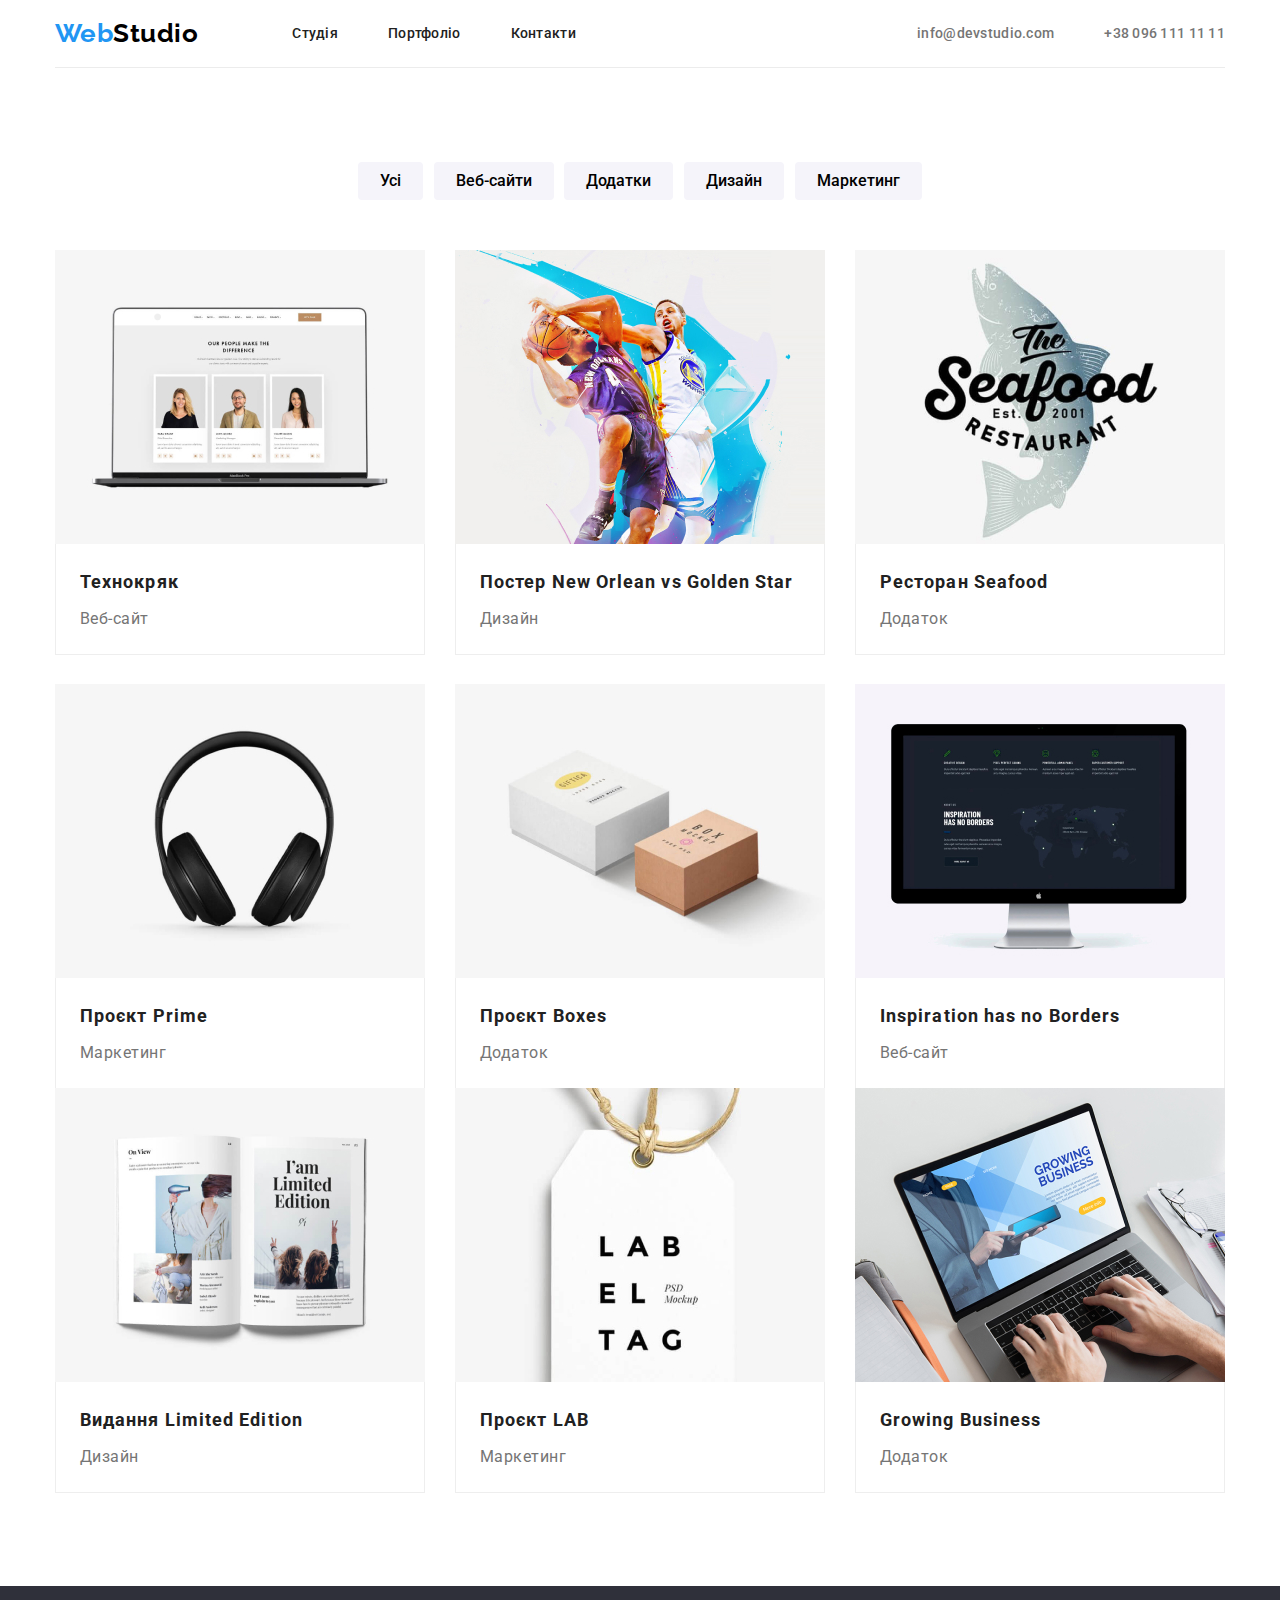
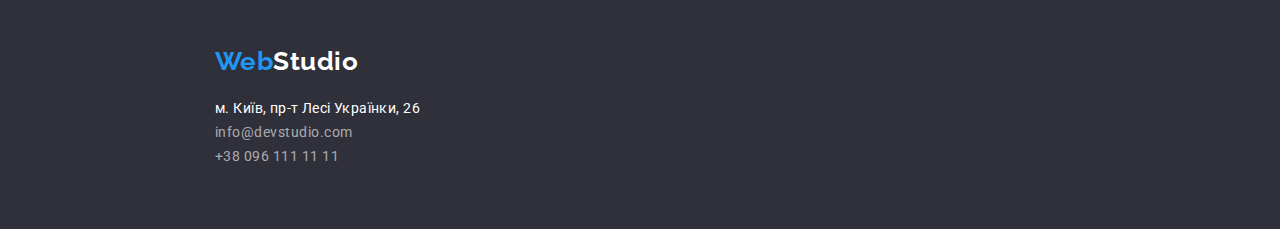
==== commit e8b86591: "update-hw3" ====
--- a/portfolio.html
+++ b/portfolio.html
@@ -1,137 +1,193 @@
 <!DOCTYPE html>
 <html lang="uk">
   <head>
-    <meta charset="UTF-8"> 
-    <meta http-equiv="X-UA-Compatible" content="IE=edge" >
-    <meta name="viewport" content="width=device-width, initial-scale=1.0" >
+    <meta charset="UTF-8" />
+    <meta http-equiv="X-UA-Compatible" content="IE=edge" />
+    <meta name="viewport" content="width=device-width, initial-scale=1.0" />
     <title>Portfolio</title>
-     <link rel="preconnect" href="https://fonts.googleapis.com">
-<link rel="preconnect" href="https://fonts.gstatic.com" crossorigin>
-<link href="https://fonts.googleapis.com/css2?family=Raleway:wght@700&family=Roboto:wght@400;500;700;900&display=swap" rel="stylesheet">
-<link rel="stylesheet" href="https://cdnjs.cloudflare.com/ajax/libs/modern-normalize/1.1.0/modern-normalize.min.css">
-    <link rel="stylesheet" href="./css/styles.css">
+    <link rel="preconnect" href="https://fonts.googleapis.com" />
+    <link rel="preconnect" href="https://fonts.gstatic.com" crossorigin />
+    <link
+      href="https://fonts.googleapis.com/css2?family=Raleway:wght@700&family=Roboto:wght@400;500;700;900&display=swap"
+      rel="stylesheet"
+    />
+    <link
+      rel="stylesheet"
+      href="https://cdnjs.cloudflare.com/ajax/libs/modern-normalize/1.1.0/modern-normalize.min.css"
+    />
+    <link rel="stylesheet" href="./css/styles.css" />
   </head>
   <body class="body">
-    <header class="header-bg">
+    <header>
       <div class="container">
-      <nav class="main-nav">
-        <a class="a-decorat-none" href="./index.html"><span class="web-blue">Web</span><span class="studio-black">Studio</span></a>
-        <ul class="site-nav list">
-          <li class="item"><a href="./index.html" class="link">Студія</a></li>
-          <li class="item"><a href="./portfolio.html" class="link">Портфоліо</a></li>
-          <li class="item"><a href="#" class="link">Контакти</a></li>
-        </ul>
-      <ul class="auth-nav list">
-        <li class="item"><a href="mailto:info@devstudio.com" class="link">info@devstudio.com</a></li>
-        <li class="item"><a href="tel:+380961111111" class="link">+38 096 111 11 11</a></li>
-      </ul>
-      </nav>
+        <nav class="main-nav">
+          <a class="a-decorat-none" href="./index.html"
+            ><span class="web-blue">Web</span><span class="studio-black">Studio</span></a
+          >
+          <ul class="site-nav list">
+            <li class="item"><a href="./index.html" class="link">Студія</a></li>
+            <li class="item"><a href="./portfolio.html" class="link">Портфоліо</a></li>
+            <li class="item"><a href="#" class="link">Контакти</a></li>
+          </ul>
+          <ul class="auth-nav list">
+            <li class="item">
+              <a href="mailto:info@devstudio.com" class="link">info@devstudio.com</a>
+            </li>
+            <li class="item"><a href="tel:+380961111111" class="link">+38 096 111 11 11</a></li>
+          </ul>
+        </nav>
       </div>
     </header>
 
     <!-- Main -->
     <main>
-      <div class="container">
       <section class="section-sort-buttons">
-
         <div class="container-portfolio">
-      <h1 class="visually-hidden">Portfolio</h1>
-        <ul class="list port-buttons">
+          <h1 class="visually-hidden">Portfolio</h1>
+          <ul class="list port-buttons">
             <li class="item-sort"><button type="button" class="sort">Усі</button></li>
             <li class="item-sort"><button type="button" class="sort">Веб-сайти</button></li>
             <li class="item-sort"><button type="button" class="sort">Додатки</button></li>
             <li class="item-sort"><button type="button" class="sort">Дизайн</button></li>
             <li class="item-sort"><button type="button" class="sort">Маркетинг</button></li>
-        </ul>
-        <ul class="list portfolio-cards">
-          <li class="portfolio-items">
-            <img src="./images/portfolio/img_port_1.jpg" alt="технокряк изображение" width="370" height="294">
-          <div class="card-caption">
-            <h2 class="title-portf">Технокряк</h2>
-            <p class="text-portf">Веб-сайт</p>
-          </div>
-          </li>
-          <li class="portfolio-items">
-            <img src="./images/portfolio/img_port_2.jpg" alt="постер new orlean vs golden star изображение" width="370" height="294">
-            <div class="card-caption">
-            <h2 class="title-portf">Постер New Orlean vs Golden Star</h2>
-            <p class="text-portf">Дизайн</p>
-            </div>
-          </li>
-          <li class="portfolio-items">
-            <img src="./images/portfolio/img_port_3.jpg" alt="ресторан seafood изображение" width="370" height="294">
-            <div class="card-caption">
-            <h2 class="title-portf">Ресторан Seafood</h2>
-            <p class="text-portf">Додаток</p>
-            </div>
-          </li>
-          <li class="portfolio-items">
-            <img src="./images/portfolio/img_port_4.jpg" alt="проєкт prime изображение" width="370" height="294">
-            <div class="card-caption">
-            <h2 class="title-portf">Проєкт Prime</h2>
-            <p class="text-portf">Маркетинг</p>
-            </div>
-          </li>
-          <li class="portfolio-items">
-            <img src="./images/portfolio/img_port_5.jpg" alt="проєкт boxes изображение" width="370" height="294">
-            <div class="card-caption">
-            <h2 class="title-portf">Проєкт Boxes</h2>
-            <p class="text-portf">Додаток</p>
-            </div>
-          </li>
-          <li class="portfolio-items">
-            <img src="./images/portfolio/img_port_6.jpg" alt="inspiration has no borders изображение" width="370" height="294">
-            <div class="card-caption">
-            <h2 class="title-portf">Inspiration has no Borders</h2>
-            <p class="text-portf">Веб-сайт</p>
-            </div>
-          </li>
-          <li class="portfolio-items">
-            <img src="./images/portfolio/img_port_7.jpg" alt="видання limited edition изображение" width="370" height="294">
-            <div class="card-caption">
-            <h2 class="title-portf">Видання Limited Edition</h2>
-            <p class="text-portf">Дизайн</p>
-            </div>
-          </li>
-          <li class="portfolio-items">
-            <img src="./images/portfolio/img_port_8.jpg" alt="проєкт LAB изображение" width="370" height="294">
-            <div class="card-caption">
-            <h2 class="title-portf">Проєкт LAB</h2>
-            <p class="text-portf">Маркетинг</p>
-            </div>
-          </li>
-          <li class="portfolio-items">
-            <img src="./images/portfolio/img_port_9.jpg" alt="growing business изображение" width="370" height="294">
-            <div class="card-caption">
-            <h2 class="title-portf">Growing Business</h2>
-            <p class="text-portf">Додаток</p>
-            </div>
-          </li>
-        </ul>
+          </ul>
+          <ul class="list portfolio-cards">
+            <li class="portfolio-items">
+              <img
+                src="./images/portfolio/img_port_1.jpg"
+                alt="технокряк изображение"
+                width="370"
+                height="294"
+              />
+              <div class="card-caption">
+                <h2 class="title-portf">Технокряк</h2>
+                <p class="text-portf">Веб-сайт</p>
+              </div>
+            </li>
+            <li class="portfolio-items">
+              <img
+                src="./images/portfolio/img_port_2.jpg"
+                alt="постер new orlean vs golden star изображение"
+                width="370"
+                height="294"
+              />
+              <div class="card-caption">
+                <h2 class="title-portf">Постер New Orlean vs Golden Star</h2>
+                <p class="text-portf">Дизайн</p>
+              </div>
+            </li>
+            <li class="portfolio-items">
+              <img
+                src="./images/portfolio/img_port_3.jpg"
+                alt="ресторан seafood изображение"
+                width="370"
+                height="294"
+              />
+              <div class="card-caption">
+                <h2 class="title-portf">Ресторан Seafood</h2>
+                <p class="text-portf">Додаток</p>
+              </div>
+            </li>
+            <li class="portfolio-items">
+              <img
+                src="./images/portfolio/img_port_4.jpg"
+                alt="проєкт prime изображение"
+                width="370"
+                height="294"
+              />
+              <div class="card-caption">
+                <h2 class="title-portf">Проєкт Prime</h2>
+                <p class="text-portf">Маркетинг</p>
+              </div>
+            </li>
+            <li class="portfolio-items">
+              <img
+                src="./images/portfolio/img_port_5.jpg"
+                alt="проєкт boxes изображение"
+                width="370"
+                height="294"
+              />
+              <div class="card-caption">
+                <h2 class="title-portf">Проєкт Boxes</h2>
+                <p class="text-portf">Додаток</p>
+              </div>
+            </li>
+            <li class="portfolio-items">
+              <img
+                src="./images/portfolio/img_port_6.jpg"
+                alt="inspiration has no borders изображение"
+                width="370"
+                height="294"
+              />
+              <div class="card-caption">
+                <h2 class="title-portf">Inspiration has no Borders</h2>
+                <p class="text-portf">Веб-сайт</p>
+              </div>
+            </li>
+            <li class="portfolio-items">
+              <img
+                src="./images/portfolio/img_port_7.jpg"
+                alt="видання limited edition изображение"
+                width="370"
+                height="294"
+              />
+              <div class="card-caption">
+                <h2 class="title-portf">Видання Limited Edition</h2>
+                <p class="text-portf">Дизайн</p>
+              </div>
+            </li>
+            <li class="portfolio-items">
+              <img
+                src="./images/portfolio/img_port_8.jpg"
+                alt="проєкт LAB изображение"
+                width="370"
+                height="294"
+              />
+              <div class="card-caption">
+                <h2 class="title-portf">Проєкт LAB</h2>
+                <p class="text-portf">Маркетинг</p>
+              </div>
+            </li>
+            <li class="portfolio-items">
+              <img
+                src="./images/portfolio/img_port_9.jpg"
+                alt="growing business изображение"
+                width="370"
+                height="294"
+              />
+              <div class="card-caption">
+                <h2 class="title-portf">Growing Business</h2>
+                <p class="text-portf">Додаток</p>
+              </div>
+            </li>
+          </ul>
         </div>
-        </div>
-    </section>
-
+      </section>
     </main>
 
     <!-- Section footer -->
-    <div class="container">
-    <footer class="footer-decoration">
-      <div class="conteiner-address">
-      <a class="a-decorat-none-footer" href="./index.html"><span class="web-blue">Web</span><span class="studio-white">Studio</span></a>
-      <address class="address">
-        <ul class="list-address list">
-          <li class="address-item">
-            <a
-              href="https://goo.gl/maps/aHLX3dHFxkXvWkit7" class="location"
-              >м. Київ, пр-т Лесі Українки, 26</a
-            >
-          </li>
-          <li class="address-item"><a href="mailto:info@devstudio.com" class="address-mail">info@devstudio.com</a></li>
-          <li class="address-item"><a href="tel:+380961111111" class="address-tel">+38 096 111 11 11</a></li>
-        </ul>
-      </address>
-      </div>
+    <footer class="footer">
+      <div class="container">
+        <div class="conteiner-address">
+          <a class="logo-footer" href="./index.html"
+            ><span class="web-blue">Web</span><span class="studio-white">Studio</span></a
+          >
+          <address class="address">
+            <ul class="list-address list">
+              <li class="address-item">
+                <a href="https://goo.gl/maps/aHLX3dHFxkXvWkit7" class="location"
+                  >м. Київ, пр-т Лесі Українки, 26</a
+                >
+              </li>
+              <li class="address-item">
+                <a href="mailto:info@devstudio.com" class="address-mail">info@devstudio.com</a>
+              </li>
+              <li class="address-item">
+                <a href="tel:+380961111111" class="address-tel">+38 096 111 11 11</a>
+              </li>
+            </ul>
+          </address>
+        </div>
       </div>
     </footer>
   </body>
--- a/css/styles.css
+++ b/css/styles.css
@@ -1,535 +1,498 @@
 html {
-    box-sizing: border-box;
+  box-sizing: border-box;
 }
 
 *,
 *::before,
 *::after {
-    box-sizing: inherit;
-}
-
-:root{
-    --background-color-primary: #fff;
-    --background-color-secondary: #F5F4FA;
-    --font-family: #757575;
-    --title-text-color: #212121;
-    --accent-color: #2196F3;
-    --white-color: #FFFFFF;
-    --white-color-60: rgba(255,255,255,0.6);
-    --studio-logo:#000000;
-    --background-hero-footer: #2F303A;
-}
-
-/* основной цвет текста #212121 */
-/* вторичный цвет текста #757575 */
-/* синий цвет #2196F3 */
-/* белый цвет #FFFFFF */
-/* белый цвет #FFFFFF */
-
+  box-sizing: inherit;
+}
+
+h1,
+h2,
+h3,
+h4,
+h5,
+h6,
+p,
+ul,
+li,
+ol {
+  margin: 0;
+  padding: 0;
+}
+
+:root {
+  --background-color-primary: #fff;
+  --background-color-secondary: #f5f4fa;
+  --font-family: #757575;
+  --title-text-color: #212121;
+  --accent-color: #2196f3;
+  --white-color: #ffffff;
+  --white-color-60: rgba(255, 255, 255, 0.6);
+  --studio-logo: #000000;
+  --background-hero-footer: #2f303a;
+}
 
 .body {
-    color: var(--font-family);
-    font-family: Roboto, sans-serif;
-    letter-spacing: 0.03em;
-    background-color: var(--background-color-primary);
+  color: var(--font-family);
+  font-family: Roboto, sans-serif;
+  letter-spacing: 0.03em;
+  background-color: var(--background-color-primary);
 }
 
 /* Утилы */
 
 .list {
-    list-style: none;
-    padding: 0;
-    margin: 0;
-}
-
-.header-bg {
-    background-color: var(--background-color-primary);
+  list-style: none;
 }
 
 /* Logo */
 
 .container {
-    width: 1200px;
-    padding-left: 15px;
-    padding-right: 15px;
-    margin-right: 0 auto;
-    
+  width: 1200px;
+  padding-left: 15px;
+  padding-right: 15px;
+  margin: 0 auto;
 }
 
 .main-nav {
-    display: flex;
-    align-items: center;
-}
-
-.web-blue, .studio-black, .studio-white {
-    color: var(--accent-color);
-    font-family: Raleway, sans-serif;
-    font-weight: 700;
-    font-size: 26px;
-    line-height: 1.19;
-    text-decoration: none;
+  display: flex;
+  align-items: center;
+  background-color: var(--background-color-primary);
+  border-bottom: 1px solid #ececec;
+}
+
+.web-blue,
+.studio-black,
+.studio-white {
+  color: var(--accent-color);
+  font-family: Raleway, sans-serif;
+  font-weight: 700;
+  font-size: 26px;
+  line-height: 1.19;
+  text-decoration: none;
 }
 
 .a-decorat-none {
-    text-decoration: none;
-    margin-left: 215px;
+  text-decoration: none;
 }
 
 .studio-black {
-    color: var(--studio-logo);
+  color: var(--studio-logo);
 }
 
 /* site-nav and auth-nav*/
 
 .site-nav {
-    display: flex;
-    margin-left: 94px;
+  display: flex;
+  margin-left: 94px;
 }
 
 .site-nav .item + .item {
-    margin-left: 50px;
+  margin-left: 50px;
 }
 
 .auth-nav {
-    display: flex;
-    margin-left: auto;
-    margin-right: 215px;
+  display: flex;
+  margin-left: auto;
+  margin-right: 0;
 }
 .auth-nav .item + .item {
-    margin-left: 50px;
+  margin-left: 50px;
 }
 
 .site-nav .link,
 .auth-nav .link {
-    color: var(--title-text-color);
-    font-family: inherit;
-    font-weight: 500;
-    font-size: 14px;
-    line-height: 1.14px;
-    letter-spacing: 0.02em;
-    text-decoration-line: none;
-    cursor: pointer;
+  color: var(--title-text-color);
+  font-family: inherit;
+  font-weight: 500;
+  font-size: 14px;
+  line-height: 1.14px;
+  letter-spacing: 0.02em;
+  text-decoration-line: none;
+  cursor: pointer;
 }
 
 .site-nav .link {
-display: block;
-padding-top: 33px;
-padding-bottom: 33px;
+  display: block;
+  padding-top: 33px;
+  padding-bottom: 33px;
 }
 
 .auth-nav .link {
-    color: var(--font-family);
-    padding-top: 32px;
-    padding-bottom: 32px;   
+  color: var(--font-family);
+  padding-top: 32px;
+  padding-bottom: 32px;
 }
 
 .site-nav .link:hover,
-.site-nav .link:focus, 
+.site-nav .link:focus,
 .auth-nav .link:hover,
 .auth-nav .link:focus {
-    color: var(--accent-color);
-    text-decoration-line: none;
+  color: var(--accent-color);
+  text-decoration-line: none;
 }
 
 /* Section замовити послугу button */
+
 .hero {
-    background-color: var(--background-hero-footer);
-    text-align: center;
-    width: 1600px;
-    height: 600px;
-    left: 0px;
-    top: 80px;
-    display: flex;
-    flex-direction: column;
-    align-items:center;
-    margin-left: 5px;
-    
-    
+  background-color: var(--background-hero-footer);
+  width: 1600px;
+  margin-right: auto;
+  margin-left: auto;
+}
+
+.container-hero {
+  text-align: center;
+  padding-top: 200px;
+  padding-bottom: 200px;
 }
 
 .hero-title {
-    color: var(--white-color);
-    font-family: 'Roboto';
-    font-weight: 900;
-    font-size: 44px;
-    line-height: 1.36;
-    letter-spacing: 0.06em;
-    text-transform: uppercase;
-    width: 696px;
-    height: 120px;
-    margin-top: 200px;
-    margin-right: 452px;
-    margin-bottom: 30px;
-    margin-left: 452px;
+  color: var(--white-color);
+  font-family: 'Roboto';
+  font-weight: 900;
+  font-size: 44px;
+  line-height: 1.36;
+  letter-spacing: 0.06em;
+  text-transform: uppercase;
+  width: 696px;
+  margin-left: auto;
+  margin-right: auto;
 }
 
 .button-posluga {
-    color: var(--white-color);
-    background-color: var(--accent-color);
-    font-family: 'Roboto';
-    font-weight: 700;
-    font-size: 16px;
-    line-height: 1.9;
-    align-items: center;
-    text-align: center;
-    letter-spacing: 0.06em;
-    cursor: pointer;
-    width: 216px;
-    height: 50px;
-    left: 692px;
-    top: 430px;
-    display: block;
-    margin-top: 30px;
-    margin-right: 692px;
-    margin-bottom: 170px;
-    margin-left: 692px;
-    padding: 0;
-    border: 0;
-}
-
-  .button-posluga:hover,
-  .button-posluga:focus {
-      background-color: #188CE8;
-  }
- 
-
-   /* <!-- Section особливости --> */
+  color: var(--white-color);
+  background-color: var(--accent-color);
+  font-family: 'Roboto';
+  font-weight: 700;
+  font-size: 16px;
+  line-height: 1.9;
+  letter-spacing: 0.06em;
+  cursor: pointer;
+  width: 216px;
+  height: 50px;
+  margin-top: 30px;
+  border: 0;
+}
+
+.button-posluga:hover,
+.button-posluga:focus {
+  background-color: #188ce8;
+}
+
+/* <!-- Section особливости --> */
+
+.container-features {
+  padding-top: 94px;
+  margin-right: auto;
+  margin-left: auto;
+  width: 1170px;
+}
 
 .features-list {
-    display: flex;
-    justify-content: space-between;
-    width: 1170px;
-    height: 98px;
-    margin-left: 215px;
-    margin-right: 215px;
-    margin-top: 94px;
-    margin-bottom: 94px;
+  display: flex;
+  justify-content: space-between;
+  width: 1170px;
 }
 
 .features-list .item {
-    width: 270px;
-}
-
-.features .title-h2-merits {
-    color: var(--title-text-color);
-    font-weight: 700;
-    font-size: 36px;
-    line-height: 1.17;
-    text-align: center;
+  width: 270px;
+}
+
+.features > .title-h2-merits {
+  color: var(--title-text-color);
+  font-weight: 700;
+  font-size: 36px;
+  line-height: 1.17;
+  text-align: center;
 }
 
 .visually-hidden {
-    position: absolute;
-    white-space: nowrap;
-    width: 1px;
-    height: 1px;
-    overflow: hidden;
-    border: 0;
-    padding: 0;
-    clip: rect(0 0 0 0);
-    clip-path: inset(50%);
-    margin: -1px;
-} 
-
-.title-h3-details,
-.title-h3-timeliness,
-.title-h3-plan,
-.title-h3-tehnology{
-    color: var(--title-text-color);
-    font-weight: 700;
-    font-size: 14px;
-    line-height: 1.14;
-    letter-spacing: 0.03em;
-    text-transform: uppercase;
-}
-
-.features .text,
-.features .text-timeliness,
-.features .text-plan,
-.features .text-tehnology{
-    color: var(--font-family);
-    font-size: 14px;
-    line-height: 1.7;
+  position: absolute;
+  white-space: nowrap;
+  width: 1px;
+  height: 1px;
+  overflow: hidden;
+  border: 0;
+  padding: 0;
+  clip: rect(0 0 0 0);
+  clip-path: inset(50%);
+  margin: -1px;
+}
+
+.title-h3-features {
+  color: var(--title-text-color);
+  font-weight: 700;
+  font-size: 14px;
+  line-height: 1.14;
+  letter-spacing: 0.03em;
+  text-transform: uppercase;
+  margin-bottom: 10px;
+}
+
+.features .text-features {
+  color: var(--font-family);
+  font-size: 14px;
+  line-height: 1.7;
 }
 
 /* Section Чим ми займаємося и h2 наша команда */
 
-.section-work {
-    width: 1170px;
-    height: 386px; 
-    margin-top: 94px;
-    margin-right: 215px;
-    margin-left: 215px;
-    margin-bottom: 94px;
+.container-work {
+  margin-right: auto;
+  margin-left: auto;
+  width: 1170px;
+  padding-bottom: 94px;
 }
 
 .work-list {
-    display: flex;
-    flex-direction: row;
-    justify-content: space-between;
-}
-
-.section-title, .title,
-.title-h2-team
-{
-    color: var(--title-text-color);
-    font-weight: 700;
-    font-size: 36px;
-    line-height: 1.17;
-    text-align: center;
-}
+  display: flex;
+  flex-direction: row;
+  justify-content: space-between;
+  margin-left: auto;
+}
+
 .section-title {
-    display: block;
-    margin-left: auto;
-    margin-right: auto;
-    width: 366px;
-    height: 42px;
-    margin-top: 94px;
-    margin-bottom: 50px;
+  color: var(--title-text-color);
+  font-weight: 700;
+  font-size: 36px;
+  line-height: 1.17;
+  display: flex;
+  justify-content: center;
+  margin-left: auto;
+  margin-right: auto;
+  padding-top: 94px;
+  margin-bottom: 50px;
 }
 
 /* Section Наша команда */
 
 .section-team {
-    background-color: var(--background-color-secondary);
-    width: 1600px;
-    height: 648px;
+  background-color: var(--background-color-secondary);
+  width: 1600px;
+  margin-right: auto;
+  margin-left: auto;
 }
 
 .container-team {
-    display: flex;
-    flex-direction: column;
-    margin-left: 10px;
-    margin-right: 10px;
-    width: 1600px;
-    height: 648px;
-    margin-top: 94px;
+  display: flex;
+  flex-direction: column;
+  justify-content: center;
+  margin-left: 10px;
+  margin-right: 10px;
+  padding-top: 94px;
+  padding-left: 0;
+  padding-right: 0;
+  padding-bottom: 94px;
 }
 
 .title-h2-team {
-    display: block;
-    margin-left: auto;
-    margin-right: auto;
-    margin-top: 94px;
-    margin-bottom: 50px;
-    width: 264px;
-    height: 42px;
-}
-
-.team-list  {
-    display: flex;
-    justify-content:space-between;
-    width: 1170px;
-    height: 368px;
-    margin-left: 215px;
-    margin-right: 215px;
-}
-
+  color: var(--title-text-color);
+  font-weight: 700;
+  font-size: 36px;
+  line-height: 1.17;
+  display: block;
+  margin-left: auto;
+  margin-right: auto;
+  margin-bottom: 50px;
+  height: 42px;
+}
+
+.team-list {
+  display: flex;
+  justify-content: space-between;
+  width: 1170px;
+  margin-left: auto;
+  margin-right: auto;
+}
 
 .member-team {
-    background-color: var(--background-color-primary);
-    display: block;
-    flex-direction: column;
-    justify-content: center;
-    align-items:center;
-    width: 270px;
-    height: 368px;
-    align-items: center;
-    align-content: center;
+  background-color: var(--background-color-primary);
+  display: block;
+  flex-direction: column;
+  justify-content: center;
+  align-items: center;
+  width: 270px;
+  height: 368px;
+  align-items: center;
+  align-content: center;
 }
 
 .employer-name {
-    color: var(--title-text-color);
-    font-weight: 500;
-    font-size: 16px;
-    line-height: 1.19;
-    text-align: center;
+  color: var(--title-text-color);
+  font-weight: 500;
+  font-size: 16px;
+  line-height: 1.19;
+  text-align: center;
+  margin: 30px auto 10px auto;
 }
 
 .duty {
-     color: var(--font-family);
-    font-size: 16px;
-    line-height: 1.19;
-    text-align: center;
+  color: var(--font-family);
+  font-size: 16px;
+  line-height: 1.19;
+  text-align: center;
+  vertical-align: middle;
 }
 
 /* Section footer */
 
+.footer {
+  background-color: var(--background-hero-footer);
+  width: 1600px;
+  margin-left: auto;
+  margin-right: auto;
+}
+
 .conteiner-address {
-    display: flex;
-    flex-direction: column;
-    margin-left: 10px;
-    margin-right: 10px;
-    width: 1600px;
-    height: 252px;  
-}
-
-.a-decorat-none-footer {
-    width: 145px;
-    height: 31px;
-    margin-top: 60px;
-    margin-left: 1240px;
-    margin-left: 215px;
-    text-decoration-line: none;
+  display: flex;
+  flex-direction: column;
+}
+
+.logo-footer {
+  height: 31px;
+  margin-top: 60px;
+  text-decoration-line: none;
 }
 
 .list-address {
-    display: flex;
-    flex-direction: column;
-    justify-content: left;
-    width: 231px;
-    height: 81px;
-    margin-top: 20px;
-    margin-right: 1154px;
-    margin-bottom: 60px;
-    margin-left: 215px;
-
-}
-
-.footer-decoration {
-    background-color: var(--background-hero-footer);
-    width: 1600px;
-    height: 252px;
+  display: flex;
+  flex-direction: column;
+  justify-content: left;
+  /* height: 81px; */
+  margin-top: 20px;
+  margin-bottom: 60px;
+  margin-right: auto;
 }
 
 .studio-white {
-    color: var(--white-color);    
+  color: var(--white-color);
 }
 
 .address .location {
-    color: var(--white-color);
-    font-weight: 400;
-    font-size: 14px;
-    line-height: 1.7;
-    letter-spacing: 0.03em;
-    font-style: normal;
-    text-decoration: none;
-}
-.address-tel, .address-mail {
-    color: var(--white-color-60);
-    font-weight: 400;
-    font-size: 14px;
-    line-height: 1.7;
-    font-style: normal;
-    text-decoration: none;
-}
-
+  color: var(--white-color);
+  font-weight: 400;
+  font-size: 14px;
+  line-height: 1.7;
+  letter-spacing: 0.03em;
+  font-style: normal;
+  text-decoration: none;
+}
+.address-tel,
+.address-mail {
+  color: var(--white-color-60);
+  font-weight: 400;
+  font-size: 14px;
+  line-height: 1.7;
+  font-style: normal;
+  text-decoration: none;
+}
 
 /* Page 2 */
 
 /* Main*/
 
 .portfolio {
-    background-color: var(--background-color-primary);
+  background-color: var(--background-color-primary);
 }
 
 .container-portfolio {
-    width: 1170px;
-    height: 1360px;
-    margin-top: 94px;
-    margin-right: 215px;
-    margin-bottom: 94px;
-    margin-left: 215px;
-
-    outline: 3px solid red;
+  width: 1170px;
+
+  margin-left: auto;
+  margin-right: auto;
+  margin-bottom: 94px;
 }
 
 .port-buttons {
-    display: flex;
-    justify-content: space-between;
-    width: 575px;
-    height: 54px;
-    margin-right: auto;
-    margin-bottom: 34px;
-    margin-left: auto;
-    margin-top: 94px;
-    color: var(--font-family);
+  display: flex;
+  justify-content: space-between;
+  width: 575px;
+  margin-right: auto;
+  margin-bottom: 50px;
+  margin-left: auto;
+  padding-top: 94px;
+  color: var(--font-family);
 }
 
 .item-sort {
-    display: flex;
-    height: 38px;
-    margin: auto;
+  display: flex;
+  height: 38px;
+  margin: auto;
 }
 
 .sort {
-    width: auto;
-    cursor: pointer;
-    border-radius: 4px;
-    font-family: Roboto, sans-serif;
-    text-align: center;
-    font-weight: 500;
-    font-size: 16px;
-    line-height: 1.6;
-    padding-left: 22px;
-    padding-right: 22px;
-    background-color: var(--background-color-secondary)
-}
-
-
+  width: auto;
+  cursor: pointer;
+  border: none;
+  border-radius: 4px;
+  font-family: Roboto, sans-serif;
+  font-weight: 500;
+  font-size: 16px;
+  line-height: 1.6;
+  padding: 6px 22px;
+  background-color: var(--background-color-secondary);
+}
 
 .sort:hover,
 .sort:focus {
-    color: var(--white-color);
-    background-color: var(--accent-color)
-}
-
-
+  color: var(--white-color);
+  background-color: var(--accent-color);
+}
 
 /* Portfolio cards */
 
 .portfolio-cards {
-display: flex;
-flex-wrap: wrap;
-margin-right: 30px;
-margin-top: 30px;
-margin-left: 30px;
-margin-bottom: 30px;
-
+  display: flex;
+  flex-wrap: wrap;
 }
 
 .portfolio-items {
-    display: flex;
-    flex-direction: column;
-    text-align:left;
-
-
-    width: 370px;
-    height: 404px;
-
-    outline: 2px solid red;
+  display: flex;
+  flex-direction: column;
+  text-align: left;
+  width: 370px;
+  height: 404px;
+  margin-right: 30px;
+  margin-bottom: 30px;
+}
+.portfolio-items:nth-child(3n) {
+  margin-right: 0;
+}
+
+.portfolio-items:nth-child(n + 3) {
+  margin-bottom: 0;
 }
 
 .card-caption {
-    display: block;
- 
-    
-    width: 322px;
-    height: 70px;
-    margin-top: 0px;
-    margin-left: auto;
-    
-    margin-right: auto;
-
-    outline: 2px solid burlywood;
-}
-
+  display: block;
+
+  /* width: 322px;
+  height: 70px; */
+  padding-top: 20px;
+  padding-bottom: 20px;
+  padding-right: 24px;
+  padding-left: 24px;
+  border: 1px solid #eeeeee;
+  border-top: none;
+}
 
 .title-portf {
-    color: var(--title-text-color);
-    font-weight: 700;
-    font-size: 18px;
-    line-height: 36px;
-    letter-spacing: 0.06em;
+  color: var(--title-text-color);
+  font-weight: 700;
+  font-size: 18px;
+  line-height: 36px;
+  letter-spacing: 0.06em;
 }
 
 .text-portf {
-    color: var(--font-family);
-    font-size: 16px;
-    line-height: 1.9;
-    width: 322px;
-    height: 30px;
-    margin-left: 0;
-    margin-top: 3px;
-    
-}+  color: var(--font-family);
+  font-size: 16px;
+  line-height: 1.9;
+  width: 322px;
+  height: 30px;
+  margin-left: 0;
+  margin-top: 4px;
+}
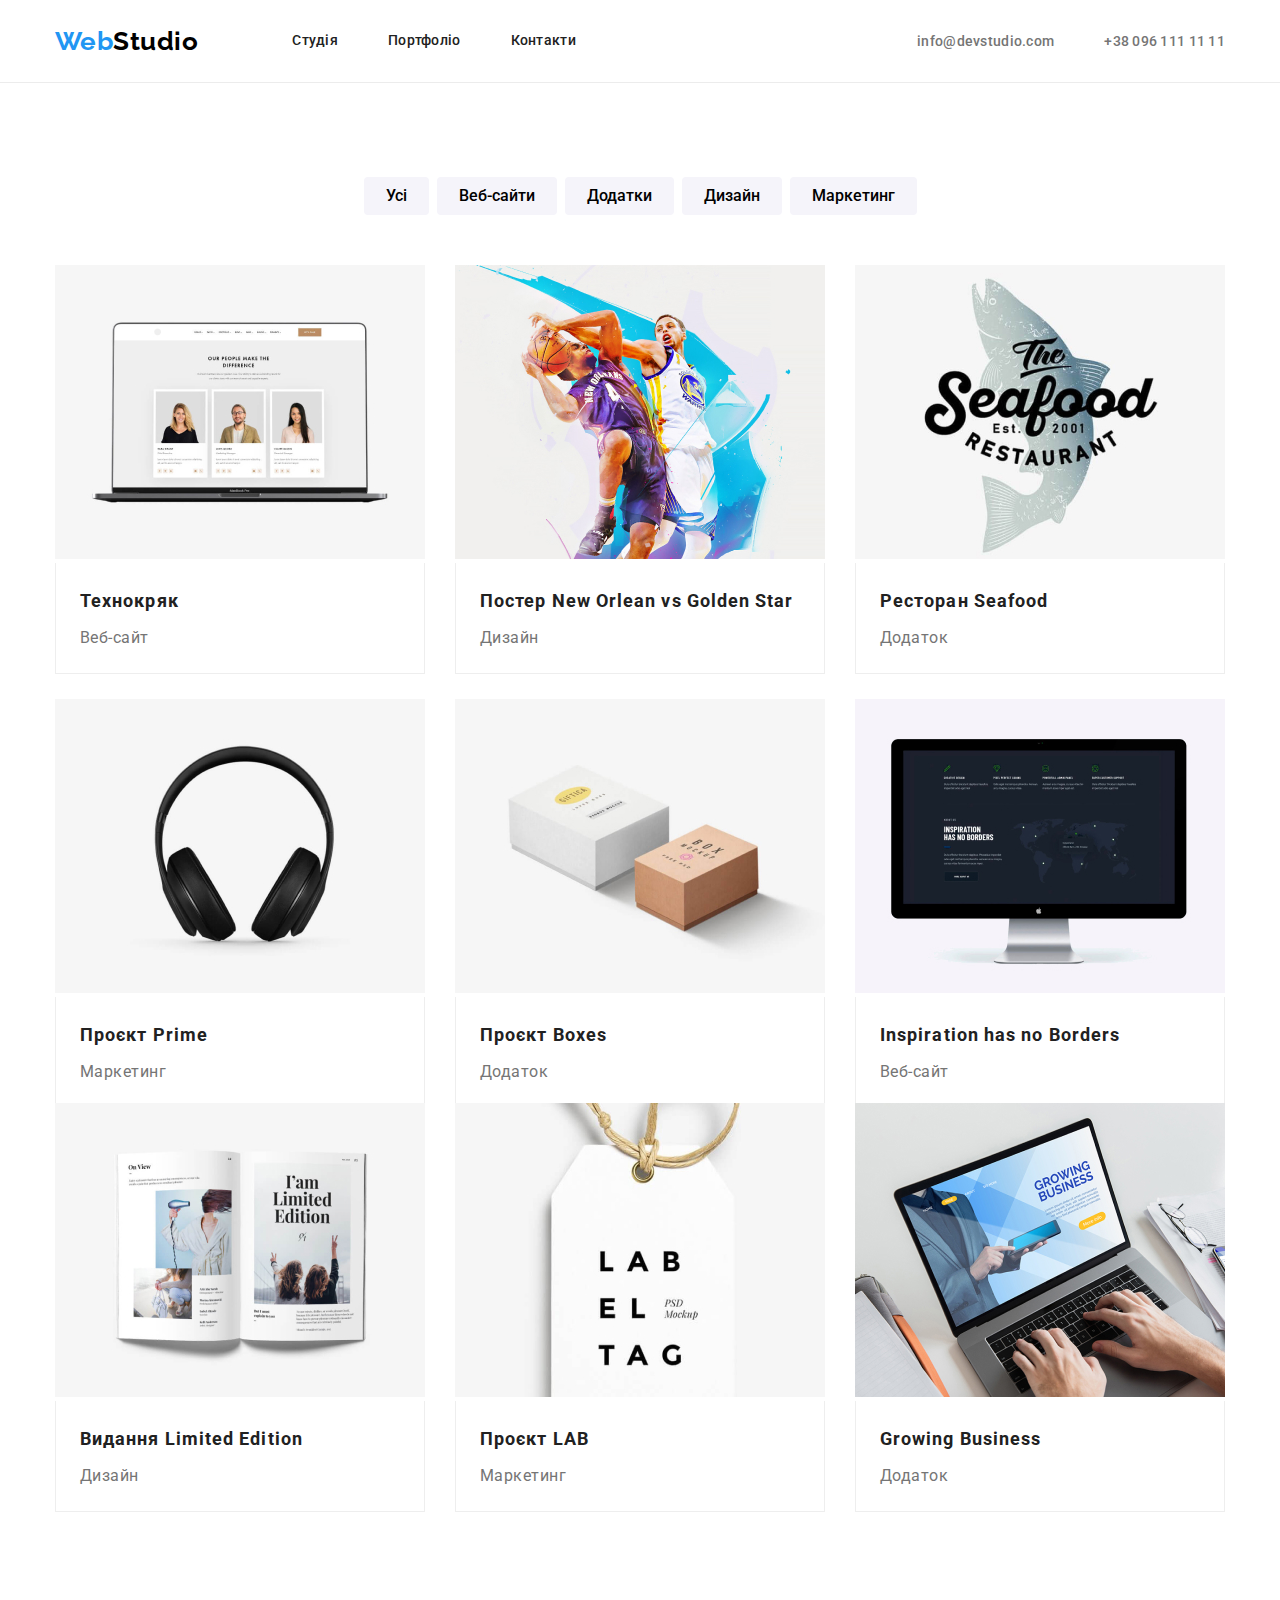
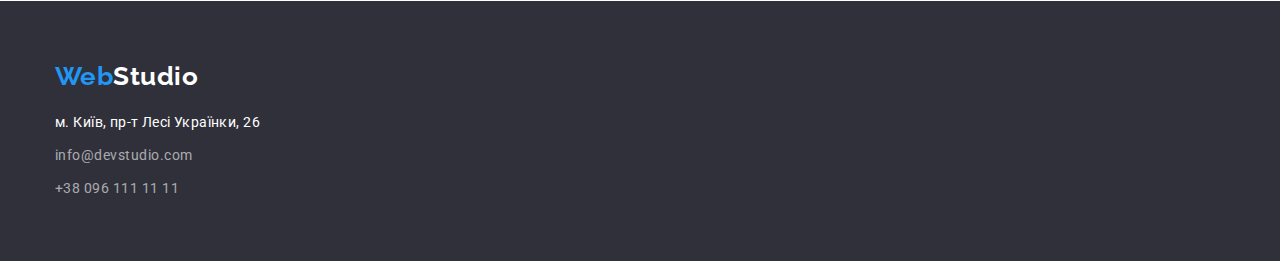
==== commit 183b62c7: "update-hw3" ====
--- a/portfolio.html
+++ b/portfolio.html
@@ -18,7 +18,7 @@
     <link rel="stylesheet" href="./css/styles.css" />
   </head>
   <body class="body">
-    <header>
+    <header class="header">
       <div class="container">
         <nav class="main-nav">
           <a class="a-decorat-none" href="./index.html"
@@ -42,7 +42,7 @@
     <!-- Main -->
     <main>
       <section class="section-sort-buttons">
-        <div class="container-portfolio">
+        <div class="container">
           <h1 class="visually-hidden">Portfolio</h1>
           <ul class="list port-buttons">
             <li class="item-sort"><button type="button" class="sort">Усі</button></li>
@@ -168,26 +168,24 @@
     <!-- Section footer -->
     <footer class="footer">
       <div class="container">
-        <div class="conteiner-address">
-          <a class="logo-footer" href="./index.html"
-            ><span class="web-blue">Web</span><span class="studio-white">Studio</span></a
-          >
-          <address class="address">
-            <ul class="list-address list">
-              <li class="address-item">
-                <a href="https://goo.gl/maps/aHLX3dHFxkXvWkit7" class="location"
-                  >м. Київ, пр-т Лесі Українки, 26</a
-                >
-              </li>
-              <li class="address-item">
-                <a href="mailto:info@devstudio.com" class="address-mail">info@devstudio.com</a>
-              </li>
-              <li class="address-item">
-                <a href="tel:+380961111111" class="address-tel">+38 096 111 11 11</a>
-              </li>
-            </ul>
-          </address>
-        </div>
+        <a class="logo-footer" href="./index.html"
+          ><span class="web-blue">Web</span><span class="studio-white">Studio</span></a
+        >
+        <address class="address">
+          <ul class="list-address list">
+            <li class="address-item">
+              <a href="https://goo.gl/maps/aHLX3dHFxkXvWkit7" class="location"
+                >м. Київ, пр-т Лесі Українки, 26</a
+              >
+            </li>
+            <li class="address-item">
+              <a href="mailto:info@devstudio.com" class="address-mail">info@devstudio.com</a>
+            </li>
+            <li class="address-item">
+              <a href="tel:+380961111111" class="address-tel">+38 096 111 11 11</a>
+            </li>
+          </ul>
+        </address>
       </div>
     </footer>
   </body>
--- a/css/styles.css
+++ b/css/styles.css
@@ -47,6 +47,10 @@
   list-style: none;
 }
 
+.header {
+  border-bottom: 1px solid #ececec;
+}
+
 /* Logo */
 
 .container {
@@ -60,7 +64,6 @@
   display: flex;
   align-items: center;
   background-color: var(--background-color-primary);
-  border-bottom: 1px solid #ececec;
 }
 
 .web-blue,
@@ -108,7 +111,7 @@
   font-family: inherit;
   font-weight: 500;
   font-size: 14px;
-  line-height: 1.14px;
+  line-height: 1.14;
   letter-spacing: 0.02em;
   text-decoration-line: none;
   cursor: pointer;
@@ -138,15 +141,9 @@
 
 .hero {
   background-color: var(--background-hero-footer);
-  width: 1600px;
-  margin-right: auto;
-  margin-left: auto;
-}
-
-.container-hero {
-  text-align: center;
   padding-top: 200px;
   padding-bottom: 200px;
+  text-align: center;
 }
 
 .hero-title {
@@ -174,7 +171,8 @@
   width: 216px;
   height: 50px;
   margin-top: 30px;
-  border: 0;
+  border: none;
+  border-radius: 4px;
 }
 
 .button-posluga:hover,
@@ -184,17 +182,13 @@
 
 /* <!-- Section особливости --> */
 
-.container-features {
+.features {
   padding-top: 94px;
-  margin-right: auto;
-  margin-left: auto;
-  width: 1170px;
 }
 
 .features-list {
   display: flex;
-  justify-content: space-between;
-  width: 1170px;
+  gap: 30px;
 }
 
 .features-list .item {
@@ -240,18 +234,16 @@
 
 /* Section Чим ми займаємося и h2 наша команда */
 
-.container-work {
-  margin-right: auto;
-  margin-left: auto;
-  width: 1170px;
+.section-work {
+  padding-top: 94px;
   padding-bottom: 94px;
 }
 
 .work-list {
   display: flex;
   flex-direction: row;
-  justify-content: space-between;
-  margin-left: auto;
+  margin-left: auto;
+  gap: 30px;
 }
 
 .section-title {
@@ -263,7 +255,6 @@
   justify-content: center;
   margin-left: auto;
   margin-right: auto;
-  padding-top: 94px;
   margin-bottom: 50px;
 }
 
@@ -271,21 +262,9 @@
 
 .section-team {
   background-color: var(--background-color-secondary);
-  width: 1600px;
-  margin-right: auto;
-  margin-left: auto;
-}
-
-.container-team {
-  display: flex;
-  flex-direction: column;
-  justify-content: center;
-  margin-left: 10px;
-  margin-right: 10px;
   padding-top: 94px;
-  padding-left: 0;
-  padding-right: 0;
   padding-bottom: 94px;
+  text-align: center;
 }
 
 .title-h2-team {
@@ -293,19 +272,16 @@
   font-weight: 700;
   font-size: 36px;
   line-height: 1.17;
-  display: block;
   margin-left: auto;
   margin-right: auto;
   margin-bottom: 50px;
-  height: 42px;
 }
 
 .team-list {
   display: flex;
-  justify-content: space-between;
-  width: 1170px;
   margin-left: auto;
   margin-right: auto;
+  gap: 30px;
 }
 
 .member-team {
@@ -341,14 +317,8 @@
 
 .footer {
   background-color: var(--background-hero-footer);
-  width: 1600px;
-  margin-left: auto;
-  margin-right: auto;
-}
-
-.conteiner-address {
-  display: flex;
-  flex-direction: column;
+  padding-top: 60px;
+  padding-bottom: 60px;
 }
 
 .logo-footer {
@@ -357,14 +327,16 @@
   text-decoration-line: none;
 }
 
-.list-address {
-  display: flex;
-  flex-direction: column;
-  justify-content: left;
-  /* height: 81px; */
+.address {
   margin-top: 20px;
-  margin-bottom: 60px;
-  margin-right: auto;
+}
+
+.address-item {
+  margin-bottom: 9px;
+}
+
+.address-item:last-child {
+  margin-bottom: 0;
 }
 
 .studio-white {
@@ -394,33 +366,17 @@
 
 /* Main*/
 
-.portfolio {
-  background-color: var(--background-color-primary);
-}
-
-.container-portfolio {
-  width: 1170px;
-
-  margin-left: auto;
-  margin-right: auto;
+.section-sort-buttons {
   margin-bottom: 94px;
+  padding-top: 94px;
 }
 
 .port-buttons {
   display: flex;
-  justify-content: space-between;
-  width: 575px;
-  margin-right: auto;
+  justify-content: center;
   margin-bottom: 50px;
-  margin-left: auto;
-  padding-top: 94px;
-  color: var(--font-family);
-}
-
-.item-sort {
-  display: flex;
-  height: 38px;
-  margin: auto;
+  color: var(--font-family);
+  gap: 8px;
 }
 
 .sort {
@@ -450,9 +406,6 @@
 }
 
 .portfolio-items {
-  display: flex;
-  flex-direction: column;
-  text-align: left;
   width: 370px;
   height: 404px;
   margin-right: 30px;
@@ -467,10 +420,6 @@
 }
 
 .card-caption {
-  display: block;
-
-  /* width: 322px;
-  height: 70px; */
   padding-top: 20px;
   padding-bottom: 20px;
   padding-right: 24px;
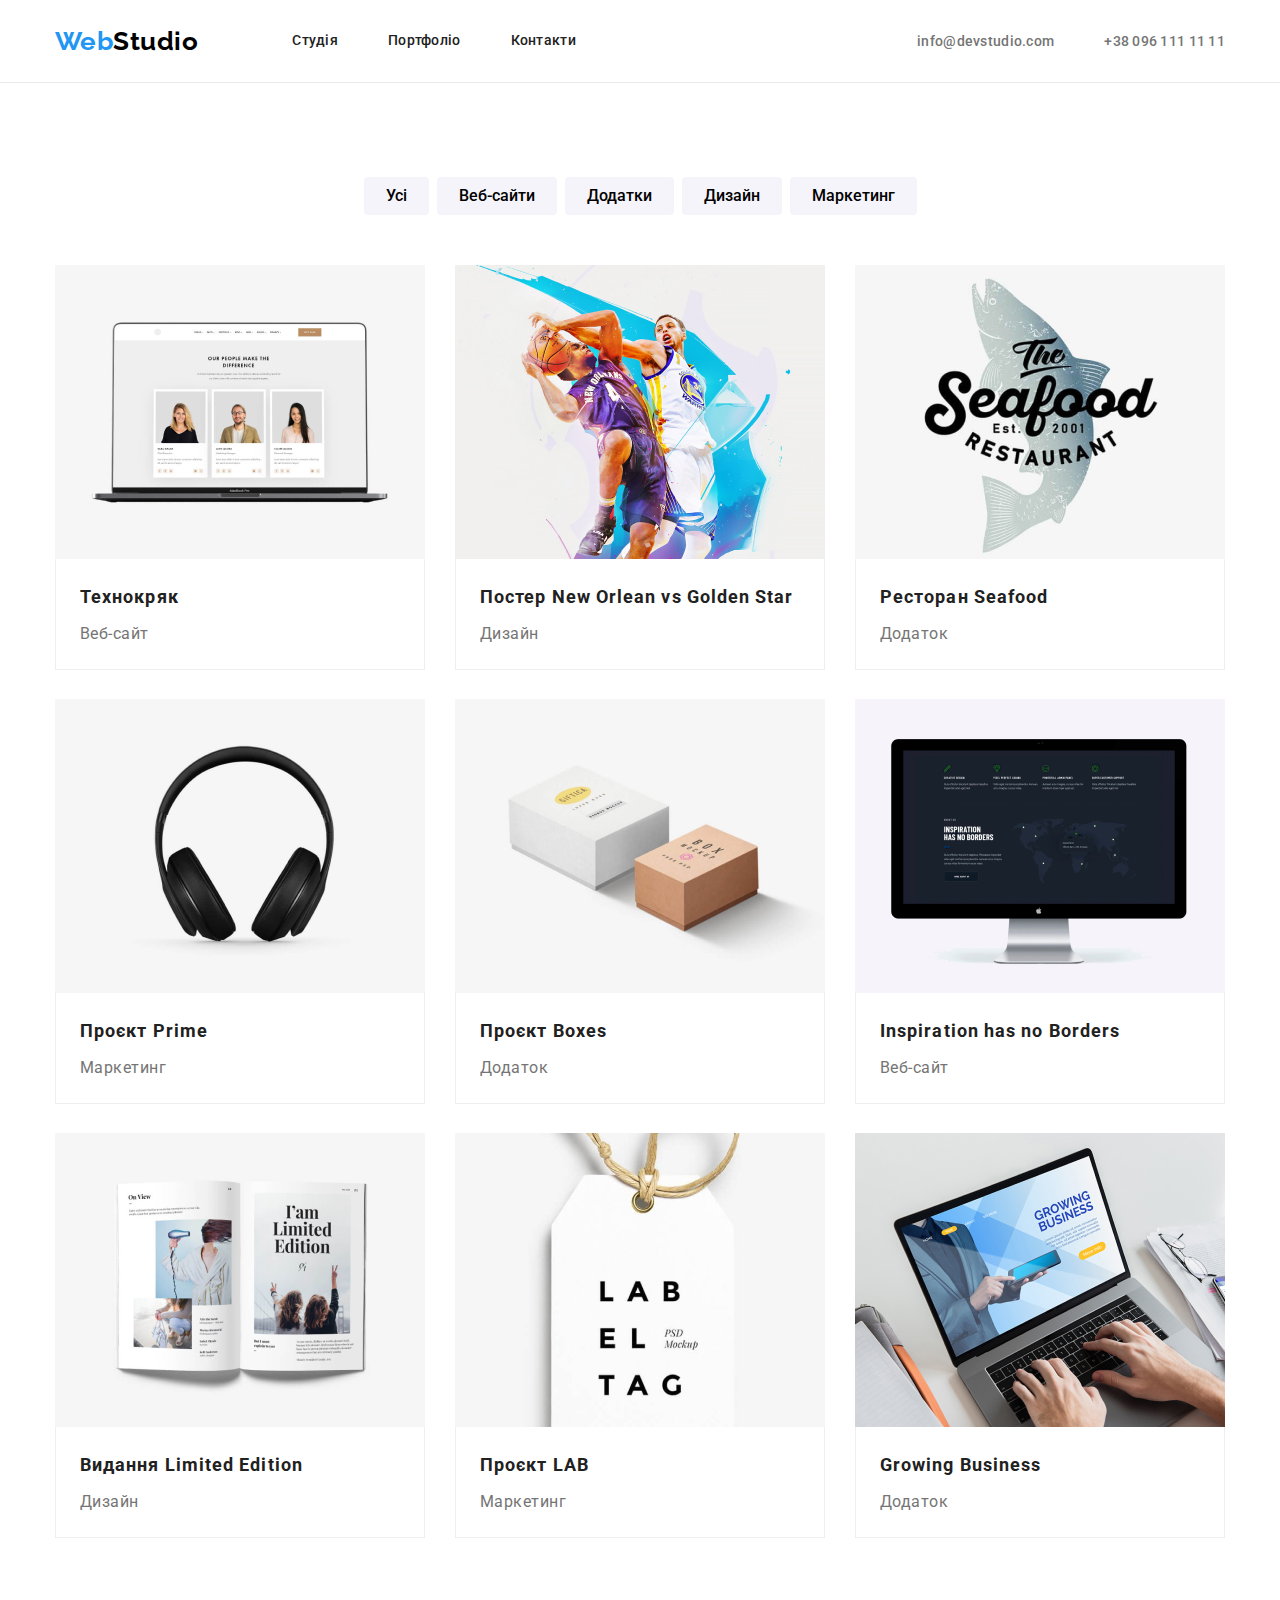
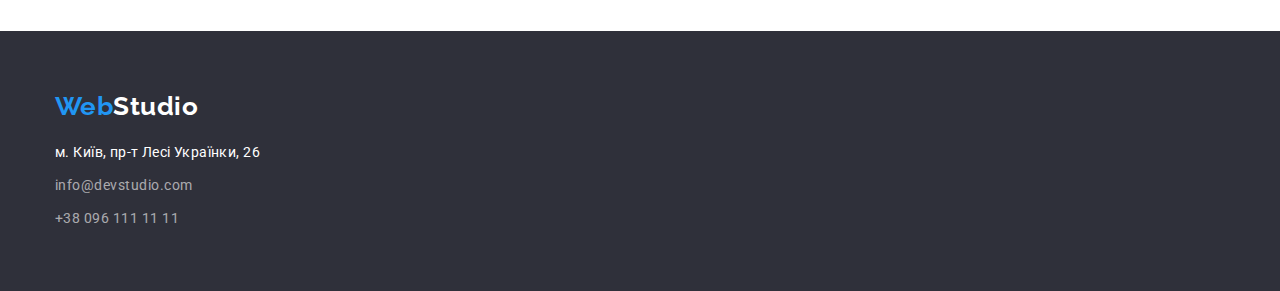
==== commit 0a16808d: "update-hw3" ====
--- a/portfolio.html
+++ b/portfolio.html
@@ -54,6 +54,7 @@
           <ul class="list portfolio-cards">
             <li class="portfolio-items">
               <img
+                class="img-portfolio"
                 src="./images/portfolio/img_port_1.jpg"
                 alt="технокряк изображение"
                 width="370"
@@ -66,6 +67,7 @@
             </li>
             <li class="portfolio-items">
               <img
+                class="img-portfolio"
                 src="./images/portfolio/img_port_2.jpg"
                 alt="постер new orlean vs golden star изображение"
                 width="370"
@@ -78,6 +80,7 @@
             </li>
             <li class="portfolio-items">
               <img
+                class="img-portfolio"
                 src="./images/portfolio/img_port_3.jpg"
                 alt="ресторан seafood изображение"
                 width="370"
@@ -90,6 +93,7 @@
             </li>
             <li class="portfolio-items">
               <img
+                class="img-portfolio"
                 src="./images/portfolio/img_port_4.jpg"
                 alt="проєкт prime изображение"
                 width="370"
@@ -102,6 +106,7 @@
             </li>
             <li class="portfolio-items">
               <img
+                class="img-portfolio"
                 src="./images/portfolio/img_port_5.jpg"
                 alt="проєкт boxes изображение"
                 width="370"
@@ -114,6 +119,7 @@
             </li>
             <li class="portfolio-items">
               <img
+                class="img-portfolio"
                 src="./images/portfolio/img_port_6.jpg"
                 alt="inspiration has no borders изображение"
                 width="370"
@@ -126,6 +132,7 @@
             </li>
             <li class="portfolio-items">
               <img
+                class="img-portfolio"
                 src="./images/portfolio/img_port_7.jpg"
                 alt="видання limited edition изображение"
                 width="370"
@@ -138,6 +145,7 @@
             </li>
             <li class="portfolio-items">
               <img
+                class="img-portfolio"
                 src="./images/portfolio/img_port_8.jpg"
                 alt="проєкт LAB изображение"
                 width="370"
@@ -150,6 +158,7 @@
             </li>
             <li class="portfolio-items">
               <img
+                class="img-portfolio"
                 src="./images/portfolio/img_port_9.jpg"
                 alt="growing business изображение"
                 width="370"
--- a/css/styles.css
+++ b/css/styles.css
@@ -411,11 +411,11 @@
   margin-right: 30px;
   margin-bottom: 30px;
 }
-.portfolio-items:nth-child(3n) {
+.portfolio-items:nth-child(3n + 3) {
   margin-right: 0;
 }
 
-.portfolio-items:nth-child(n + 3) {
+.portfolio-items:nth-last-child(-n + 3) {
   margin-bottom: 0;
 }
 
@@ -445,3 +445,9 @@
   margin-left: 0;
   margin-top: 4px;
 }
+
+.img-portfolio {
+  display: block;
+  max-width: 100%;
+  height: auto;
+}
